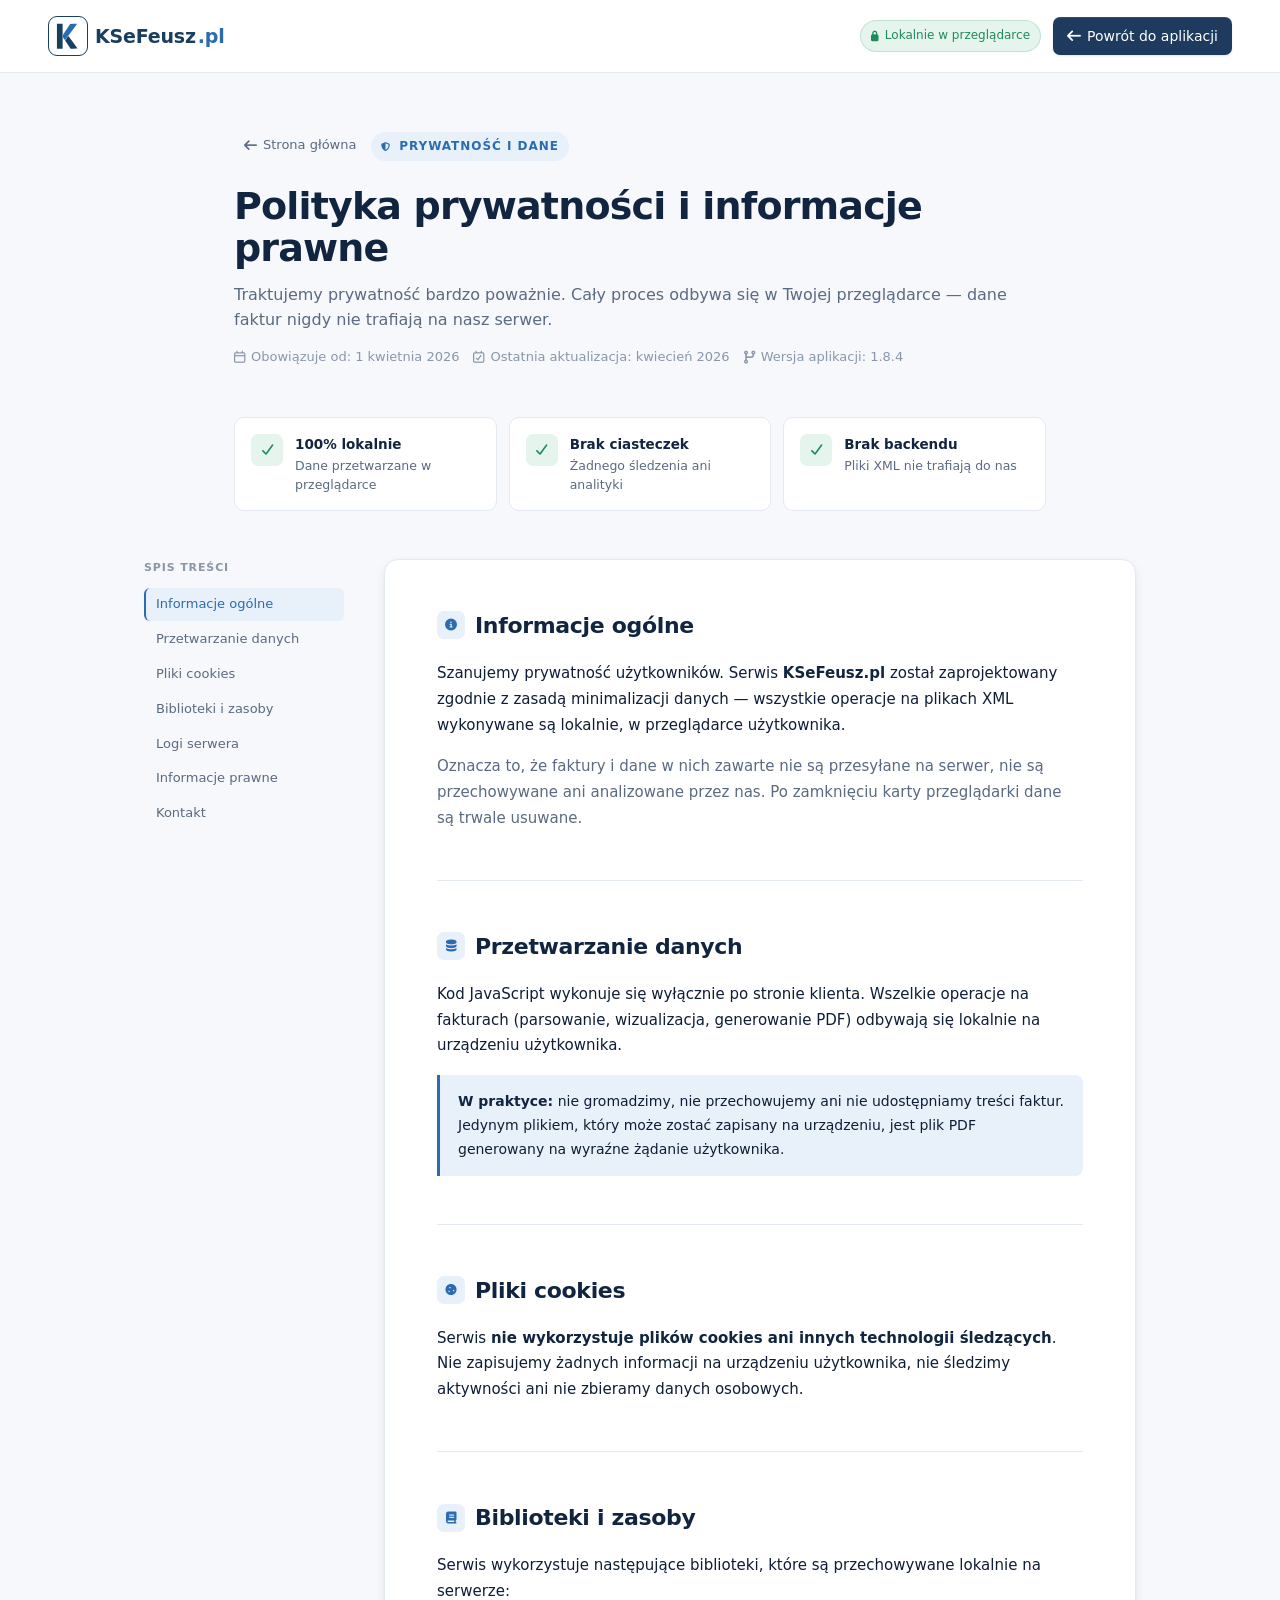
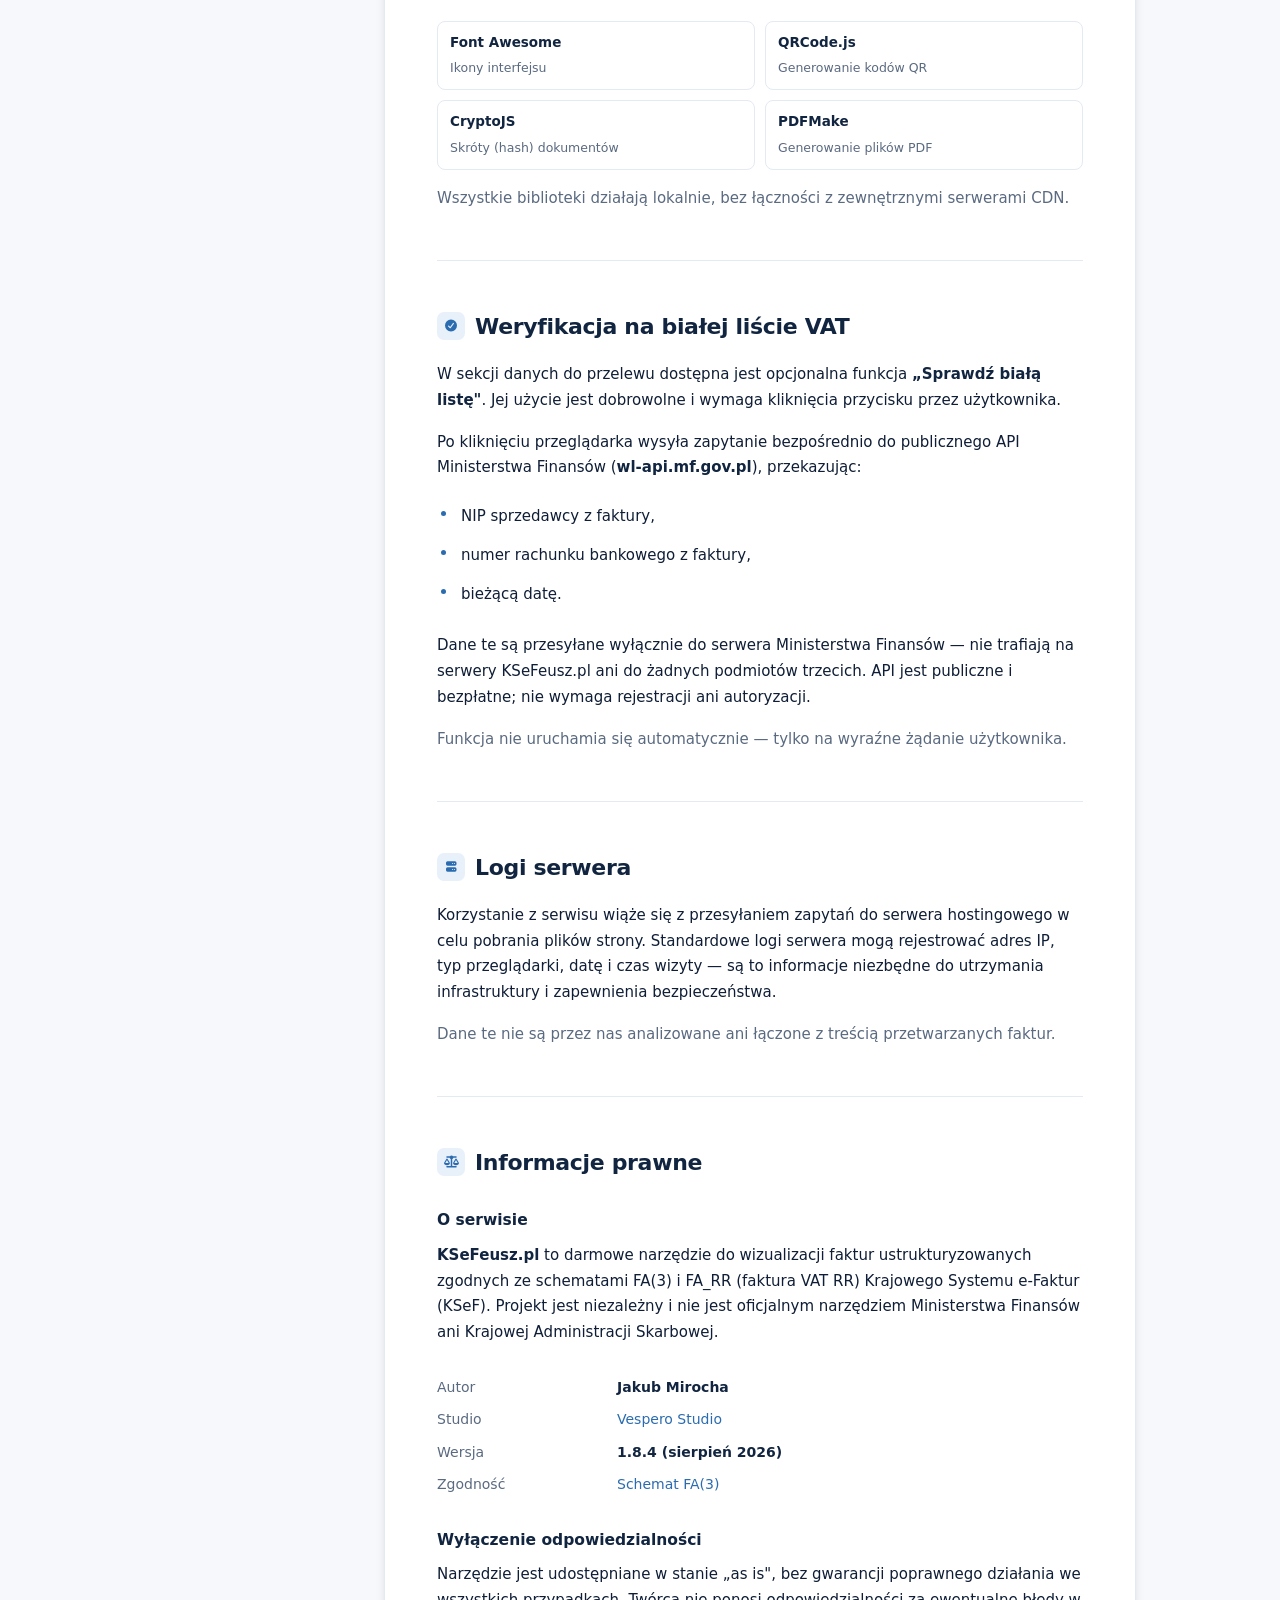
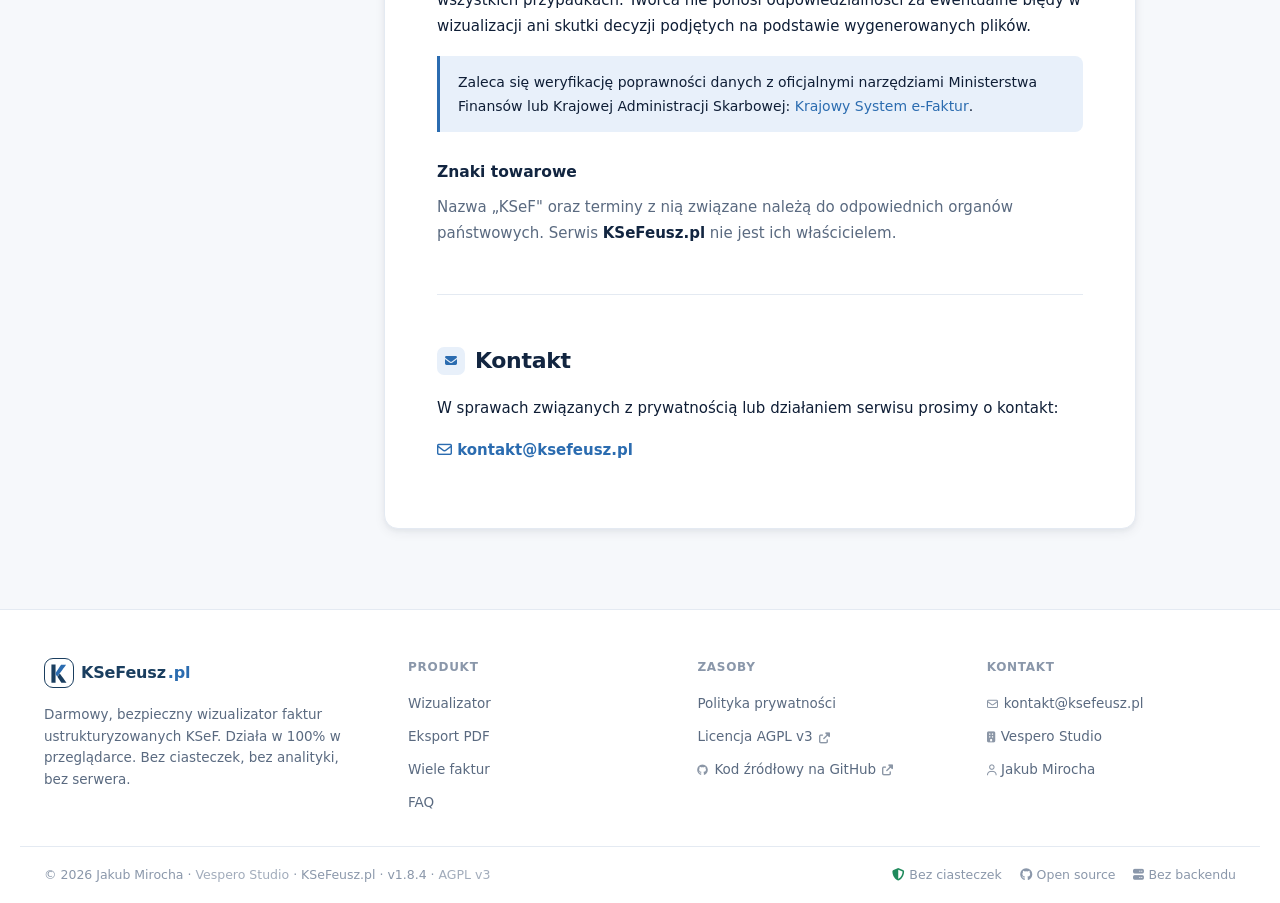
==== privacy.html @ bc94dd6b "Wersja 1.8.4 — podpis w stopce PDF również w torze FA(3) Wyrównanie do zmiany z 1.8.3, która objęła " ====
<!DOCTYPE html>
<html lang="pl">
<head>
<meta charset="UTF-8">
<title>Polityka prywatności — KSeFeusz.pl</title>
<meta name="description" content="Polityka prywatności i informacje prawne KSeFeusz.pl — bezpiecznego wizualizatora faktur KSeF.">
<meta name="viewport" content="width=device-width, initial-scale=1.0">
<link rel="canonical" href="https://ksefeusz.pl/privacy.html">
<link rel="icon" type="image/png" href="favicon_new.png">
<link rel="stylesheet" href="css/lib/font-awesome.min.css">
<style>
  :root {
    --bg: #F6F8FB;
    --surface: #FFFFFF;
    --surface-2: #F1F4F9;
    --border: #E4EAF2;
    --border-strong: #CBD5E0;
    --text: #0F1E36;
    --text-muted: #5A6A80;
    --text-faint: #8A97AA;
    --brand: #1E3A5F;
    --brand-ink: #122540;
    --accent: #2B6CB0;
    --accent-hover: #1F5896;
    --accent-soft: #E8F0FA;
    --success: #1F8A5C;
    --success-soft: #E6F4EE;
    --shadow: 0 1px 3px rgba(15,30,54,0.06), 0 1px 2px rgba(15,30,54,0.04);
    --shadow-md: 0 4px 12px rgba(15,30,54,0.06), 0 2px 4px rgba(15,30,54,0.04);
    --font: system-ui, -apple-system, BlinkMacSystemFont, 'Segoe UI', sans-serif;
  }
  * { box-sizing: border-box; margin: 0; padding: 0; }
  html { scroll-behavior: smooth; }
  body {
    font-family: var(--font);
    background: var(--bg);
    color: var(--text);
    -webkit-font-smoothing: antialiased;
    -moz-osx-font-smoothing: grayscale;
    line-height: 1.6;
    font-size: 15px;
  }
  a { color: inherit; text-decoration: none; }
  button { font-family: inherit; cursor: pointer; border: none; background: none; color: inherit; }

  /* ====== NAV ====== */
  .nav {
    background: rgba(255,255,255,0.92);
    -webkit-backdrop-filter: saturate(180%) blur(8px);
    backdrop-filter: saturate(180%) blur(8px);
    border-bottom: 1px solid var(--border);
    position: sticky; top: 0; z-index: 50;
  }
  .nav-inner {
    max-width: 1240px; margin: 0 auto;
    padding: 0 28px; height: 72px;
    display: flex; align-items: center; gap: 36px;
  }
  .brand {
    display: flex; align-items: center; gap: 7px;
    font-weight: 700; font-size: 19px; letter-spacing: -0.01em;
    color: var(--brand-ink);
    flex-shrink: 0;
  }
  .brand-logo {
    width: 40px; height: 40px; border-radius: 9px;
    border: 1.5px solid #1A3E5F;
    display: flex; align-items: center; justify-content: center;
    flex-shrink: 0;
  }
  .brand-name { display: flex; align-items: baseline; gap: 2px; }
  .brand-name .dot { color: var(--accent); font-weight: 700; }
  .nav-right { margin-left: auto; display: flex; align-items: center; gap: 12px; }
  .nav-pill {
    display: inline-flex; align-items: center; gap: 6px;
    padding: 5px 10px; border-radius: 999px;
    font-size: 12px; font-weight: 500;
    color: var(--success); background: var(--success-soft);
    border: 1px solid rgba(31,138,92,0.18);
  }
  .nav-pill i { font-size: 10px; }
  .btn-primary {
    background: var(--brand); color: #fff;
    padding: 8px 14px; border-radius: 7px;
    font-size: 14px; font-weight: 500;
    display: inline-flex; align-items: center; gap: 6px;
    transition: background 0.12s;
    box-shadow: inset 0 1px 0 rgba(255,255,255,0.1), 0 1px 2px rgba(15,30,54,0.12);
  }
  .btn-primary:hover { background: var(--brand-ink); }

  /* ====== PAGE HEADER ====== */
  .page-header {
    max-width: 860px; margin: 0 auto; padding: 56px 24px 24px;
  }
  .back-link {
    display: inline-flex; align-items: center; gap: 6px;
    font-size: 13px; font-weight: 500; color: var(--text-muted);
    padding: 6px 10px; border-radius: 6px;
    transition: background 0.12s, color 0.12s;
    margin-bottom: 24px;
  }
  .back-link:hover { background: var(--surface-2); color: var(--text); }
  .eyebrow {
    display: inline-flex; align-items: center; gap: 8px;
    font-size: 12px; font-weight: 600; color: var(--accent);
    text-transform: uppercase; letter-spacing: 0.08em;
    padding: 5px 10px; background: var(--accent-soft);
    border-radius: 999px; margin-bottom: 18px;
  }
  .eyebrow i { font-size: 9px; }
  .page-header h1 {
    font-size: 38px; line-height: 1.1; letter-spacing: -0.022em;
    font-weight: 700; color: var(--brand-ink);
    margin-bottom: 14px;
  }
  .page-header .lede {
    font-size: 16px; color: var(--text-muted); line-height: 1.55;
  }
  .page-header .meta {
    margin-top: 14px; font-size: 13px; color: var(--text-faint);
    display: inline-flex; gap: 14px;
  }
  .page-header .meta span { display: inline-flex; align-items: center; gap: 6px; }

  /* ====== KEY POINTS ====== */
  .keypoints {
    max-width: 860px; margin: 24px auto 48px; padding: 0 24px;
    display: grid; grid-template-columns: repeat(3, 1fr); gap: 12px;
  }
  .keypoint {
    background: var(--surface); border: 1px solid var(--border);
    border-radius: 10px; padding: 16px;
    display: flex; gap: 12px; align-items: flex-start;
  }
  .keypoint-icon {
    width: 32px; height: 32px; border-radius: 7px;
    background: var(--success-soft); color: var(--success);
    display: flex; align-items: center; justify-content: center;
    font-size: 13px; flex-shrink: 0;
  }
  .keypoint b {
    display: block; font-size: 13.5px; color: var(--brand-ink);
    font-weight: 600; margin-bottom: 2px;
  }
  .keypoint p { font-size: 12.5px; color: var(--text-muted); line-height: 1.45; }

  /* ====== CONTENT ====== */
  .content-wrap {
    max-width: 1040px; margin: 0 auto 80px; padding: 0 24px;
    display: grid; grid-template-columns: 200px 1fr; gap: 40px;
  }
  .toc {
    position: sticky; top: 88px; align-self: start; font-size: 13px;
  }
  .toc-title {
    font-size: 11px; text-transform: uppercase; letter-spacing: 0.08em;
    color: var(--text-faint); font-weight: 600; margin-bottom: 12px;
  }
  .toc a {
    display: block; padding: 6px 10px; border-radius: 6px;
    color: var(--text-muted); margin-bottom: 2px;
    border-left: 2px solid transparent;
    transition: all 0.12s; font-weight: 500;
  }
  .toc a:hover { color: var(--text); background: var(--surface-2); }
  .toc a.active { color: var(--accent); border-left-color: var(--accent); background: var(--accent-soft); }

  .content {
    background: var(--surface); border: 1px solid var(--border);
    border-radius: 14px; padding: 48px 52px;
    box-shadow: var(--shadow-md);
  }
  .section + .section { margin-top: 48px; padding-top: 48px; border-top: 1px solid var(--border); }
  .section h2 {
    font-size: 22px; font-weight: 700; letter-spacing: -0.015em;
    color: var(--brand-ink); margin-bottom: 18px;
    scroll-margin-top: 88px;
    display: flex; align-items: center; gap: 10px;
  }
  .section h2 .h2-icon {
    width: 28px; height: 28px; border-radius: 7px;
    background: var(--accent-soft); color: var(--accent);
    display: inline-flex; align-items: center; justify-content: center;
    font-size: 12px;
  }
  .section h3 {
    font-size: 15.5px; font-weight: 600; color: var(--brand-ink);
    margin-top: 28px; margin-bottom: 10px;
  }
  .section p {
    font-size: 15px; color: var(--text); line-height: 1.72; margin-bottom: 16px;
  }
  .section p.muted { color: var(--text-muted); }
  .section a { color: var(--accent); font-weight: 500; }
  .section a:hover { text-decoration: underline; }
  .section ul { list-style: none; margin: 10px 0 20px; }
  .section li {
    font-size: 15px; color: var(--text);
    padding: 7px 0 7px 24px; position: relative; line-height: 1.65;
  }
  .section li::before {
    content: ''; position: absolute;
    left: 4px; top: 14px;
    width: 5px; height: 5px;
    border-radius: 50%; background: var(--accent);
  }
  .section strong { color: var(--brand-ink); font-weight: 600; }

  .callout {
    background: var(--accent-soft);
    border-left: 3px solid var(--accent);
    border-radius: 0 8px 8px 0;
    padding: 14px 18px; margin: 16px 0;
  }
  .callout p { margin-bottom: 0; font-size: 14px; color: var(--text); }
  .callout p + p { margin-top: 8px; }

  .kv-grid {
    display: grid; grid-template-columns: 160px 1fr;
    gap: 10px 20px; padding: 14px 0 4px; font-size: 14px;
  }
  .kv-grid dt { color: var(--text-muted); font-weight: 500; }
  .kv-grid dd { color: var(--brand-ink); font-weight: 600; }

  .lib-grid {
    display: grid; grid-template-columns: 1fr 1fr;
    gap: 10px; margin: 10px 0 16px;
  }
  .lib { border: 1px solid var(--border); border-radius: 8px; padding: 10px 12px; }
  .lib b { font-size: 13.5px; color: var(--brand-ink); font-weight: 600; display: block; margin-bottom: 2px; }
  .lib span { font-size: 12.5px; color: var(--text-muted); }

  /* ====== FOOTER ====== */
  .footer { background: var(--surface); border-top: 1px solid var(--border); }
  .footer-inner {
    max-width: 1240px; margin: 0 auto; padding: 48px 24px 32px;
    display: grid; grid-template-columns: 1.3fr 1fr 1fr 1fr; gap: 40px;
  }
  .footer-brand p {
    font-size: 13.5px; color: var(--text-muted);
    margin-top: 16px; line-height: 1.6; max-width: 300px;
  }
  .footer-col h5 {
    font-size: 12px; text-transform: uppercase; letter-spacing: 0.06em;
    color: var(--text-faint); font-weight: 600; margin-bottom: 14px;
  }
  .footer-col ul { list-style: none; display: flex; flex-direction: column; gap: 9px; padding: 0; }
  .footer-col li { padding: 0; }
  .footer-col li::before { display: none; }
  .footer-col a {
    font-size: 13.5px; color: var(--text-muted);
    display: inline-flex; align-items: center; gap: 6px;
    transition: color 0.12s; font-weight: 400;
  }
  .footer-col a:hover { color: var(--accent); }
  .footer-col a i { font-size: 11px; opacity: 0.7; }
  .footer-bottom {
    max-width: 1240px; margin: 0 auto; padding: 18px 24px;
    border-top: 1px solid var(--border);
    display: flex; justify-content: space-between; gap: 16px;
    flex-wrap: wrap; font-size: 12.5px; color: var(--text-faint);
  }
  .footer-bottom a.footer-source-link { color: inherit; text-decoration: none; }
  .footer-bottom a.footer-source-link.muted { opacity: 0.8; }
  .footer-bottom .footer-badges { display: flex; gap: 18px; }
  .footer-bottom .footer-badges .icon-success { color: var(--success); }
  .footer-brand-row { font-size: 16px; }
  .footer-brand-logo { width: 30px; height: 30px; }
  .footer-author { font-size: 13.5px; color: var(--text-muted); }
  .footer-author i { font-size: 11px; opacity: 0.7; }
  .section .contact-email { font-weight: 600; font-size: 15px; }
  b.brand-ksefeusz { color: #1A3E5F; }
  b.brand-pl { color: #2B6CB0; }

  @media (max-width: 960px) {
    .content-wrap { grid-template-columns: 1fr; }
    .toc { display: none; }
    .page-header h1 { font-size: 30px; }
    .keypoints { grid-template-columns: 1fr; }
    .content { padding: 32px 28px; }
    .footer-inner { grid-template-columns: 1fr 1fr; gap: 28px; }
  }
  @media (max-width: 560px) {
    .footer-inner { grid-template-columns: 1fr; }
  }
</style>
</head>
<body>

<!-- ====== NAV ====== -->
<header class="nav">
  <div class="nav-inner">
    <a href="index.html" class="brand">
      <div class="brand-logo">
        <svg width="26" height="28" viewBox="0 0 188 201">
          <g transform="translate(0,201) scale(0.1,-0.1)">
            <path fill="#1A3E5F" d="M140 990 l0 -900 205 0 205 0 0 900 0 900 -205 0 -205 0 0 -900z"/>
            <path fill="#2B6CB0" d="M1335 1882 l-240 -3 -217 -327 c-340 -513 -308 -456 -308 -556 l0 -85 72 -106 c57 -85 73 -104 83 -93 7 7 66 85 131 172 66 88 135 180 154 206 320 425 581 783 574 788 -5 4 -117 6 -249 4z"/>
            <path fill="#1A3E5F" d="M849 839 l-117 -160 197 -294 196 -294 253 -1 c138 0 252 2 252 4 0 8 -650 901 -658 903 -4 1 -59 -70 -123 -158z"/>
          </g>
        </svg>
      </div>
      <span class="brand-name"><b class="brand-ksefeusz">KSeFeusz</b><b class="brand-pl">.pl</b></span>
    </a>
    <div class="nav-right">
      <span class="nav-pill">
        <i class="fas fa-lock"></i>
        Lokalnie w przeglądarce
      </span>
      <a href="index.html" class="btn-primary">
        <i class="fas fa-arrow-left"></i>
        Powrót do aplikacji
      </a>
    </div>
  </div>
</header>

<!-- ====== PAGE HEADER ====== -->
<div class="page-header">
  <a href="index.html" class="back-link"><i class="fas fa-arrow-left"></i> Strona główna</a>
  <div class="eyebrow"><i class="fas fa-shield-alt"></i> Prywatność i dane</div>
  <h1>Polityka prywatności i informacje prawne</h1>
  <p class="lede">Traktujemy prywatność bardzo poważnie. Cały proces odbywa się w Twojej przeglądarce — dane faktur nigdy nie trafiają na nasz serwer.</p>
  <div class="meta">
    <span><i class="far fa-calendar"></i> Obowiązuje od: 1 kwietnia 2026</span>
    <span><i class="far fa-calendar-check"></i> Ostatnia aktualizacja: kwiecień 2026</span>
    <span><i class="fas fa-code-branch"></i> Wersja aplikacji: 1.8.4</span>
  </div>
</div>

<!-- ====== KEYPOINTS ====== -->
<div class="keypoints">
  <div class="keypoint">
    <div class="keypoint-icon"><i class="fas fa-check"></i></div>
    <div><b>100% lokalnie</b><p>Dane przetwarzane w przeglądarce</p></div>
  </div>
  <div class="keypoint">
    <div class="keypoint-icon"><i class="fas fa-check"></i></div>
    <div><b>Brak ciasteczek</b><p>Żadnego śledzenia ani analityki</p></div>
  </div>
  <div class="keypoint">
    <div class="keypoint-icon"><i class="fas fa-check"></i></div>
    <div><b>Brak backendu</b><p>Pliki XML nie trafiają do nas</p></div>
  </div>
</div>

<!-- ====== CONTENT ====== -->
<div class="content-wrap">
  <aside class="toc">
    <div class="toc-title">Spis treści</div>
    <a href="#ogolne" class="active">Informacje ogólne</a>
    <a href="#przetwarzanie">Przetwarzanie danych</a>
    <a href="#cookies">Pliki cookies</a>
    <a href="#biblioteki">Biblioteki i zasoby</a>
    <a href="#logi">Logi serwera</a>
    <a href="#prawne">Informacje prawne</a>
    <a href="#kontakt">Kontakt</a>
  </aside>

  <div class="content">
    <div class="section" id="ogolne">
      <h2><span class="h2-icon"><i class="fas fa-info-circle"></i></span>Informacje ogólne</h2>
      <p>Szanujemy prywatność użytkowników. Serwis <strong>KSeFeusz.pl</strong> został zaprojektowany zgodnie z zasadą minimalizacji danych — wszystkie operacje na plikach XML wykonywane są lokalnie, w przeglądarce użytkownika.</p>
      <p class="muted">Oznacza to, że faktury i dane w nich zawarte nie są przesyłane na serwer, nie są przechowywane ani analizowane przez nas. Po zamknięciu karty przeglądarki dane są trwale usuwane.</p>
    </div>

    <div class="section" id="przetwarzanie">
      <h2><span class="h2-icon"><i class="fas fa-database"></i></span>Przetwarzanie danych</h2>
      <p>Kod JavaScript wykonuje się wyłącznie po stronie klienta. Wszelkie operacje na fakturach (parsowanie, wizualizacja, generowanie PDF) odbywają się lokalnie na urządzeniu użytkownika.</p>
      <div class="callout">
        <p><strong>W praktyce:</strong> nie gromadzimy, nie przechowujemy ani nie udostępniamy treści faktur. Jedynym plikiem, który może zostać zapisany na urządzeniu, jest plik PDF generowany na wyraźne żądanie użytkownika.</p>
      </div>
    </div>

    <div class="section" id="cookies">
      <h2><span class="h2-icon"><i class="fas fa-cookie"></i></span>Pliki cookies</h2>
      <p>Serwis <strong>nie wykorzystuje plików cookies ani innych technologii śledzących</strong>. Nie zapisujemy żadnych informacji na urządzeniu użytkownika, nie śledzimy aktywności ani nie zbieramy danych osobowych.</p>
    </div>

    <div class="section" id="biblioteki">
      <h2><span class="h2-icon"><i class="fas fa-book"></i></span>Biblioteki i zasoby</h2>
      <p>Serwis wykorzystuje następujące biblioteki, które są przechowywane lokalnie na serwerze:</p>
      <div class="lib-grid">
        <div class="lib"><b>Font Awesome</b><span>Ikony interfejsu</span></div>
        <div class="lib"><b>QRCode.js</b><span>Generowanie kodów QR</span></div>
        <div class="lib"><b>CryptoJS</b><span>Skróty (hash) dokumentów</span></div>
        <div class="lib"><b>PDFMake</b><span>Generowanie plików PDF</span></div>
      </div>
      <p class="muted">Wszystkie biblioteki działają lokalnie, bez łączności z zewnętrznymi serwerami CDN.</p>
    </div>

    <div class="section" id="biala-lista">
      <h2><span class="h2-icon"><i class="fas fa-check-circle"></i></span>Weryfikacja na białej liście VAT</h2>
      <p>W sekcji danych do przelewu dostępna jest opcjonalna funkcja <strong>„Sprawdź białą listę"</strong>. Jej użycie jest dobrowolne i wymaga kliknięcia przycisku przez użytkownika.</p>
      <p>Po kliknięciu przeglądarka wysyła zapytanie bezpośrednio do publicznego API Ministerstwa Finansów (<strong>wl-api.mf.gov.pl</strong>), przekazując:</p>
      <ul>
        <li>NIP sprzedawcy z faktury,</li>
        <li>numer rachunku bankowego z faktury,</li>
        <li>bieżącą datę.</li>
      </ul>
      <p>Dane te są przesyłane wyłącznie do serwera Ministerstwa Finansów — nie trafiają na serwery KSeFeusz.pl ani do żadnych podmiotów trzecich. API jest publiczne i bezpłatne; nie wymaga rejestracji ani autoryzacji.</p>
      <p class="muted">Funkcja nie uruchamia się automatycznie — tylko na wyraźne żądanie użytkownika.</p>
    </div>

    <div class="section" id="logi">
      <h2><span class="h2-icon"><i class="fas fa-server"></i></span>Logi serwera</h2>
      <p>Korzystanie z serwisu wiąże się z przesyłaniem zapytań do serwera hostingowego w celu pobrania plików strony. Standardowe logi serwera mogą rejestrować adres IP, typ przeglądarki, datę i czas wizyty — są to informacje niezbędne do utrzymania infrastruktury i zapewnienia bezpieczeństwa.</p>
      <p class="muted">Dane te nie są przez nas analizowane ani łączone z treścią przetwarzanych faktur.</p>
    </div>

    <div class="section" id="prawne">
      <h2><span class="h2-icon"><i class="fas fa-balance-scale"></i></span>Informacje prawne</h2>

      <h3>O serwisie</h3>
      <p><strong>KSeFeusz.pl</strong> to darmowe narzędzie do wizualizacji faktur ustrukturyzowanych zgodnych ze schematami FA(3) i FA_RR (faktura VAT RR) Krajowego Systemu e-Faktur (KSeF). Projekt jest niezależny i nie jest oficjalnym narzędziem Ministerstwa Finansów ani Krajowej Administracji Skarbowej.</p>

      <dl class="kv-grid">
        <dt>Autor</dt>
        <dd>Jakub Mirocha</dd>
        <dt>Studio</dt>
        <dd><a href="https://vespero-studio.pl" target="_blank" rel="noopener">Vespero Studio</a></dd>
        <dt>Wersja</dt>
        <dd>1.8.4 (sierpień 2026)</dd>
        <dt>Zgodność</dt>
        <dd><a href="https://ksef.podatki.gov.pl/informacje-ogolne-ksef-20/struktura-logiczna-fa-3/" target="_blank" rel="noopener">Schemat FA(3)</a></dd>
      </dl>

      <h3>Wyłączenie odpowiedzialności</h3>
      <p>Narzędzie jest udostępniane w stanie „as is", bez gwarancji poprawnego działania we wszystkich przypadkach. Twórca nie ponosi odpowiedzialności za ewentualne błędy w wizualizacji ani skutki decyzji podjętych na podstawie wygenerowanych plików.</p>
      <div class="callout">
        <p>Zaleca się weryfikację poprawności danych z oficjalnymi narzędziami Ministerstwa Finansów lub Krajowej Administracji Skarbowej: <a href="https://ksef.podatki.gov.pl/" target="_blank" rel="noopener">Krajowy System e-Faktur</a>.</p>
      </div>

      <h3>Znaki towarowe</h3>
      <p class="muted">Nazwa „KSeF" oraz terminy z nią związane należą do odpowiednich organów państwowych. Serwis <strong>KSeFeusz.pl</strong> nie jest ich właścicielem.</p>
    </div>

    <div class="section" id="kontakt">
      <h2><span class="h2-icon"><i class="fas fa-envelope"></i></span>Kontakt</h2>
      <p>W sprawach związanych z prywatnością lub działaniem serwisu prosimy o kontakt:</p>
      <p><a href="mailto:kontakt@ksefeusz.pl" class="contact-email"><i class="far fa-envelope"></i> kontakt@ksefeusz.pl</a></p>
    </div>
  </div>
</div>

<!-- ====== FOOTER ====== -->
<footer class="footer">
  <div class="footer-inner">
    <div class="footer-brand">
      <div class="brand footer-brand-row">
        <div class="brand-logo footer-brand-logo">
          <svg width="19" height="21" viewBox="0 0 188 201">
            <g transform="translate(0,201) scale(0.1,-0.1)">
              <path fill="#1A3E5F" d="M140 990 l0 -900 205 0 205 0 0 900 0 900 -205 0 -205 0 0 -900z"/>
              <path fill="#2B6CB0" d="M1335 1882 l-240 -3 -217 -327 c-340 -513 -308 -456 -308 -556 l0 -85 72 -106 c57 -85 73 -104 83 -93 7 7 66 85 131 172 66 88 135 180 154 206 320 425 581 783 574 788 -5 4 -117 6 -249 4z"/>
              <path fill="#1A3E5F" d="M849 839 l-117 -160 197 -294 196 -294 253 -1 c138 0 252 2 252 4 0 8 -650 901 -658 903 -4 1 -59 -70 -123 -158z"/>
            </g>
          </svg>
        </div>
        <span class="brand-name"><b class="brand-ksefeusz">KSeFeusz</b><b class="brand-pl">.pl</b></span>
      </div>
      <p>Darmowy, bezpieczny wizualizator faktur ustrukturyzowanych KSeF. Działa w 100% w przeglądarce. Bez ciasteczek, bez analityki, bez serwera.</p>
    </div>
    <div class="footer-col">
      <h5>Produkt</h5>
      <ul>
        <li><a href="index.html">Wizualizator</a></li>
        <li><a href="index.html">Eksport PDF</a></li>
        <li><a href="index.html">Wiele faktur</a></li>
        <li><a href="index.html#sekcja-faq">FAQ</a></li>
      </ul>
    </div>
    <div class="footer-col">
      <h5>Zasoby</h5>
      <ul>
        <li><a href="privacy.html">Polityka prywatności</a></li>
        <li><a href="LICENSE" target="_blank" rel="noopener">Licencja AGPL v3 <i class="fas fa-external-link-alt"></i></a></li>
        <li><a href="https://github.com/jakubmirocha-cpu/ksefeusz.pl" target="_blank" rel="noopener"><i class="fab fa-github"></i> Kod źródłowy na GitHub <i class="fas fa-external-link-alt"></i></a></li>
      </ul>
    </div>
    <div class="footer-col">
      <h5>Kontakt</h5>
      <ul>
        <li><a href="mailto:kontakt@ksefeusz.pl"><i class="far fa-envelope"></i> kontakt@ksefeusz.pl</a></li>
        <li><a href="https://vespero-studio.pl" target="_blank" rel="noopener"><i class="fas fa-building"></i> Vespero Studio</a></li>
        <li><span class="footer-author"><i class="far fa-user"></i> Jakub Mirocha</span></li>
      </ul>
    </div>
  </div>
  <div class="footer-bottom">
    <div>© 2026 Jakub Mirocha · <a href="https://vespero-studio.pl" target="_blank" rel="noopener" class="footer-source-link muted">Vespero Studio</a> · KSeFeusz.pl · v1.8.4 · <a href="LICENSE" target="_blank" rel="noopener" class="footer-source-link muted">AGPL v3</a></div>
    <div class="footer-badges">
      <span><i class="fas fa-shield-alt icon-success"></i> Bez ciasteczek</span>
      <a href="https://github.com/jakubmirocha-cpu/ksefeusz.pl" target="_blank" rel="noopener" class="footer-source-link"><i class="fab fa-github"></i> Open source</a>
      <span><i class="fas fa-server"></i> Bez backendu</span>
    </div>
  </div>
</footer>

<script>
  const tocLinks = document.querySelectorAll('.toc a');
  const sections = [...document.querySelectorAll('.section[id]')];
  function updateToc() {
    const y = window.scrollY + 100;
    let activeId = sections[0]?.id;
    for (const s of sections) {
      if (s.offsetTop <= y) activeId = s.id;
    }
    tocLinks.forEach(a => {
      a.classList.toggle('active', a.getAttribute('href') === '#' + activeId);
    });
  }
  window.addEventListener('scroll', updateToc, { passive: true });
  updateToc();
</script>

</body>
</html>
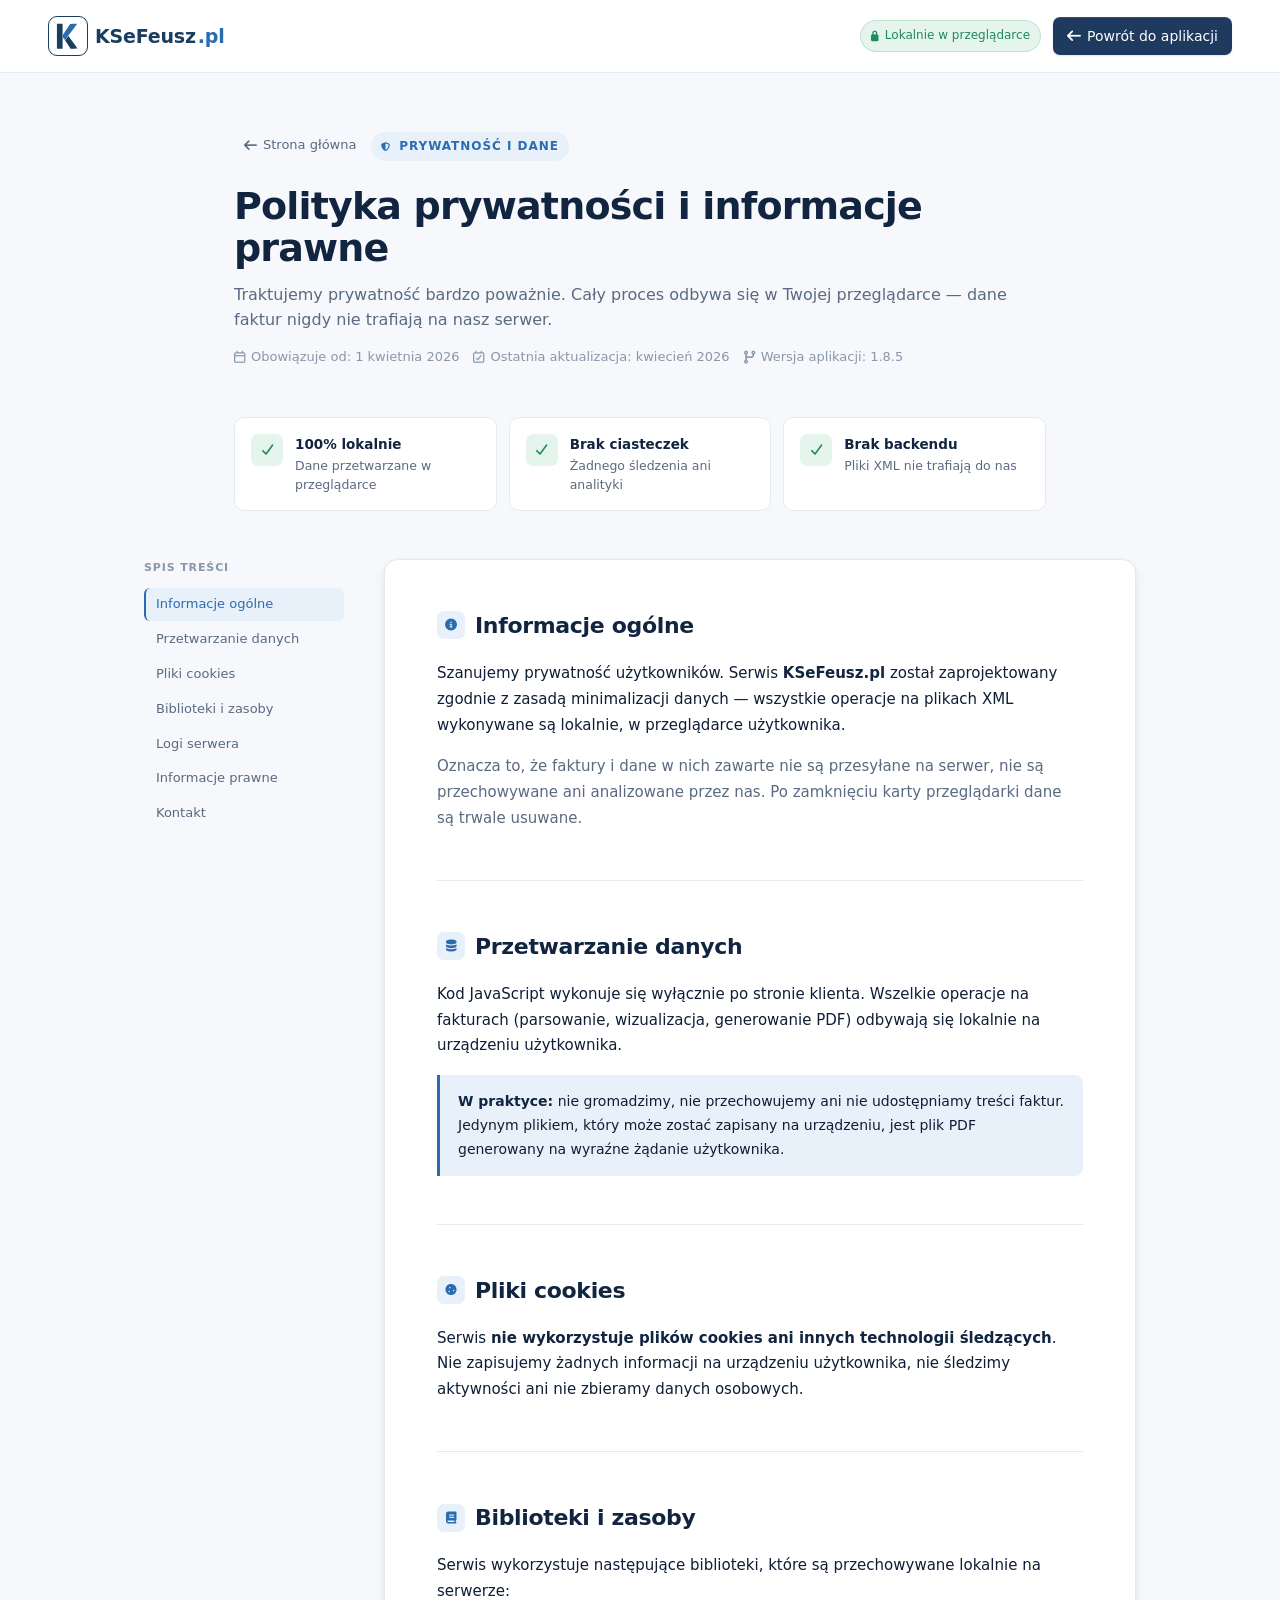
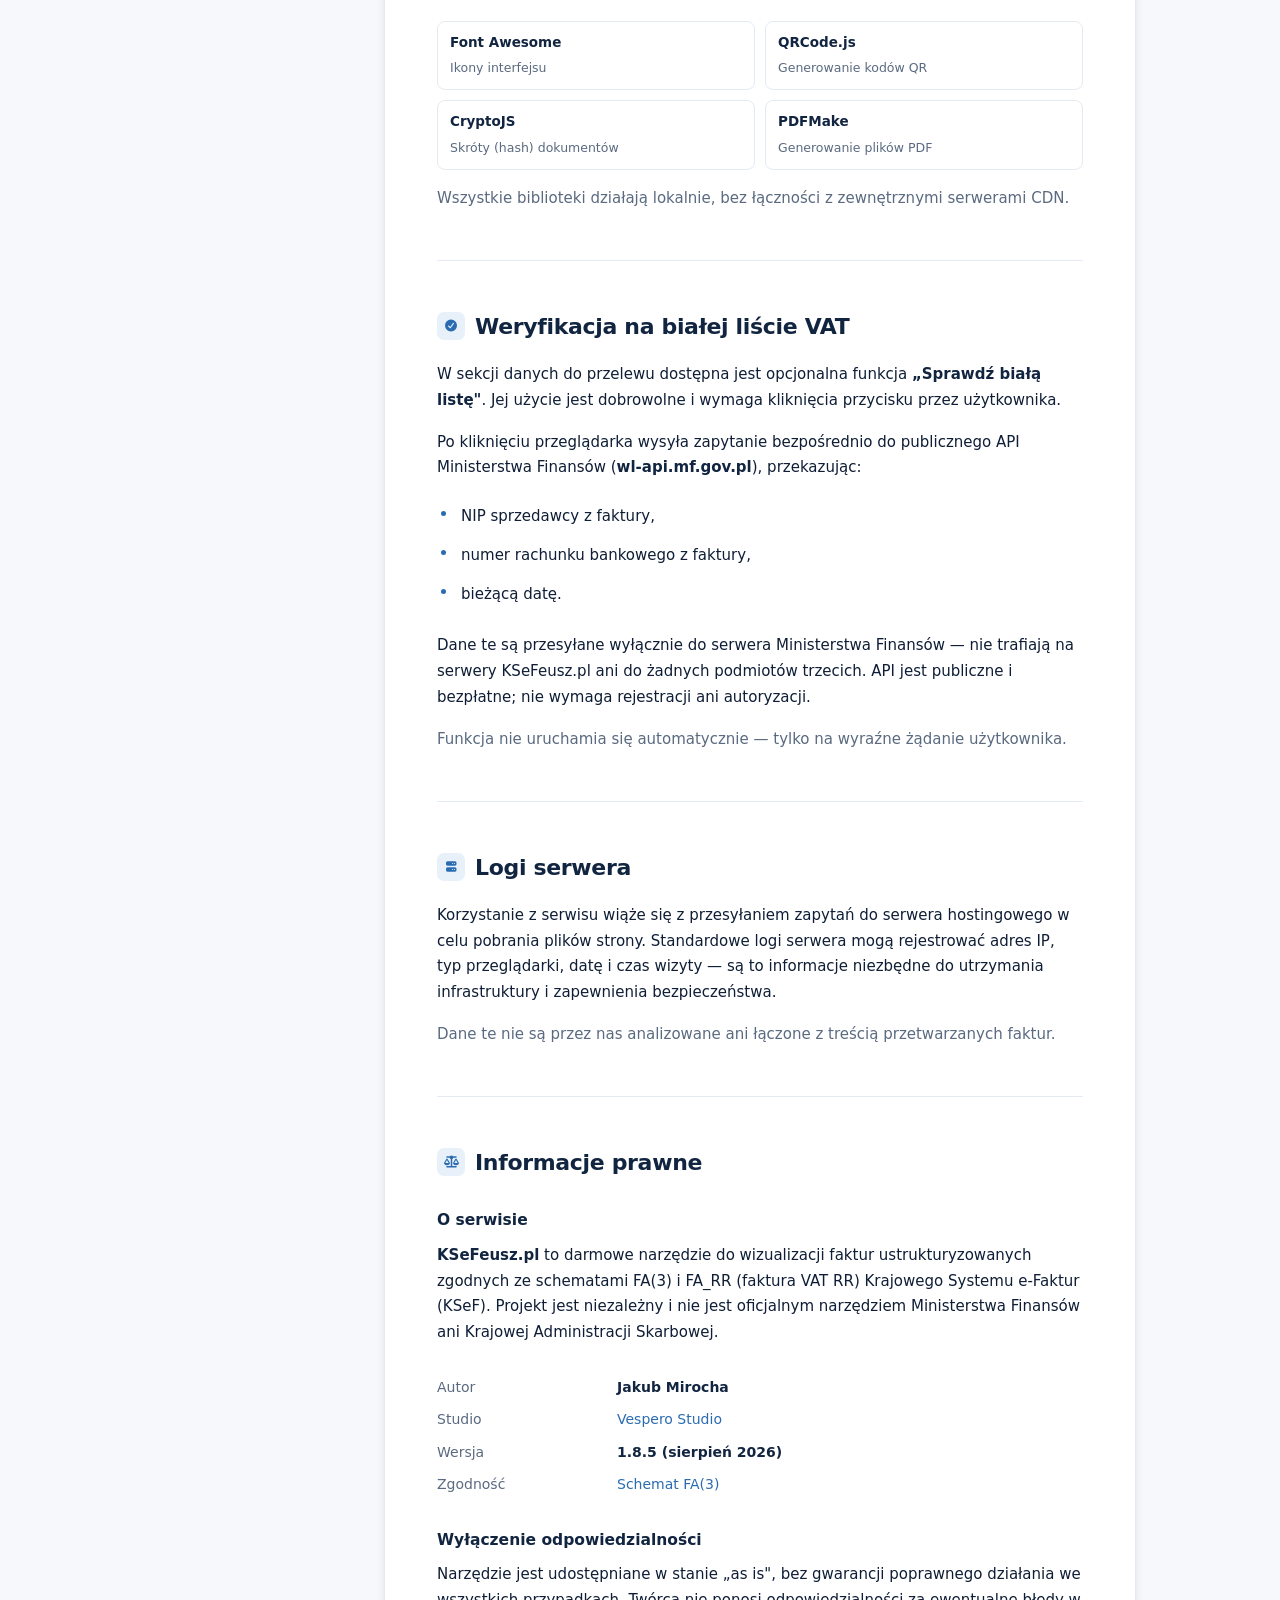
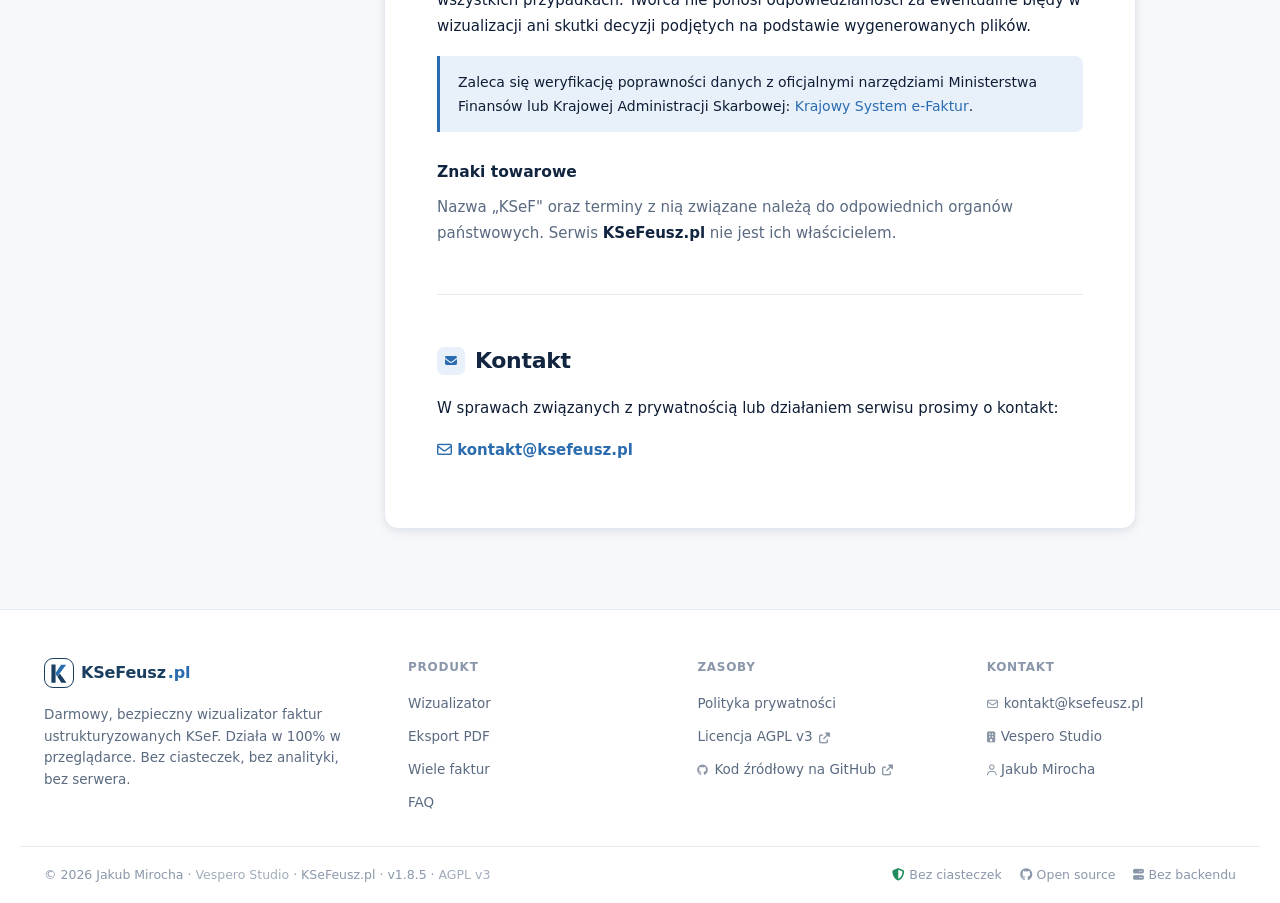
==== commit 0299b87d: "Wersja 1.8.5 — FP to faktura do paragonu, nie zaliczkowa Znacznik FP z sekcji Fa oznacza fakturę, o " ====
--- a/privacy.html
+++ b/privacy.html
@@ -325,7 +325,7 @@
   <div class="meta">
     <span><i class="far fa-calendar"></i> Obowiązuje od: 1 kwietnia 2026</span>
     <span><i class="far fa-calendar-check"></i> Ostatnia aktualizacja: kwiecień 2026</span>
-    <span><i class="fas fa-code-branch"></i> Wersja aplikacji: 1.8.4</span>
+    <span><i class="fas fa-code-branch"></i> Wersja aplikacji: 1.8.5</span>
   </div>
 </div>
 
@@ -421,7 +421,7 @@
         <dt>Studio</dt>
         <dd><a href="https://vespero-studio.pl" target="_blank" rel="noopener">Vespero Studio</a></dd>
         <dt>Wersja</dt>
-        <dd>1.8.4 (sierpień 2026)</dd>
+        <dd>1.8.5 (sierpień 2026)</dd>
         <dt>Zgodność</dt>
         <dd><a href="https://ksef.podatki.gov.pl/informacje-ogolne-ksef-20/struktura-logiczna-fa-3/" target="_blank" rel="noopener">Schemat FA(3)</a></dd>
       </dl>
@@ -489,7 +489,7 @@
     </div>
   </div>
   <div class="footer-bottom">
-    <div>© 2026 Jakub Mirocha · <a href="https://vespero-studio.pl" target="_blank" rel="noopener" class="footer-source-link muted">Vespero Studio</a> · KSeFeusz.pl · v1.8.4 · <a href="LICENSE" target="_blank" rel="noopener" class="footer-source-link muted">AGPL v3</a></div>
+    <div>© 2026 Jakub Mirocha · <a href="https://vespero-studio.pl" target="_blank" rel="noopener" class="footer-source-link muted">Vespero Studio</a> · KSeFeusz.pl · v1.8.5 · <a href="LICENSE" target="_blank" rel="noopener" class="footer-source-link muted">AGPL v3</a></div>
     <div class="footer-badges">
       <span><i class="fas fa-shield-alt icon-success"></i> Bez ciasteczek</span>
       <a href="https://github.com/jakubmirocha-cpu/ksefeusz.pl" target="_blank" rel="noopener" class="footer-source-link"><i class="fab fa-github"></i> Open source</a>
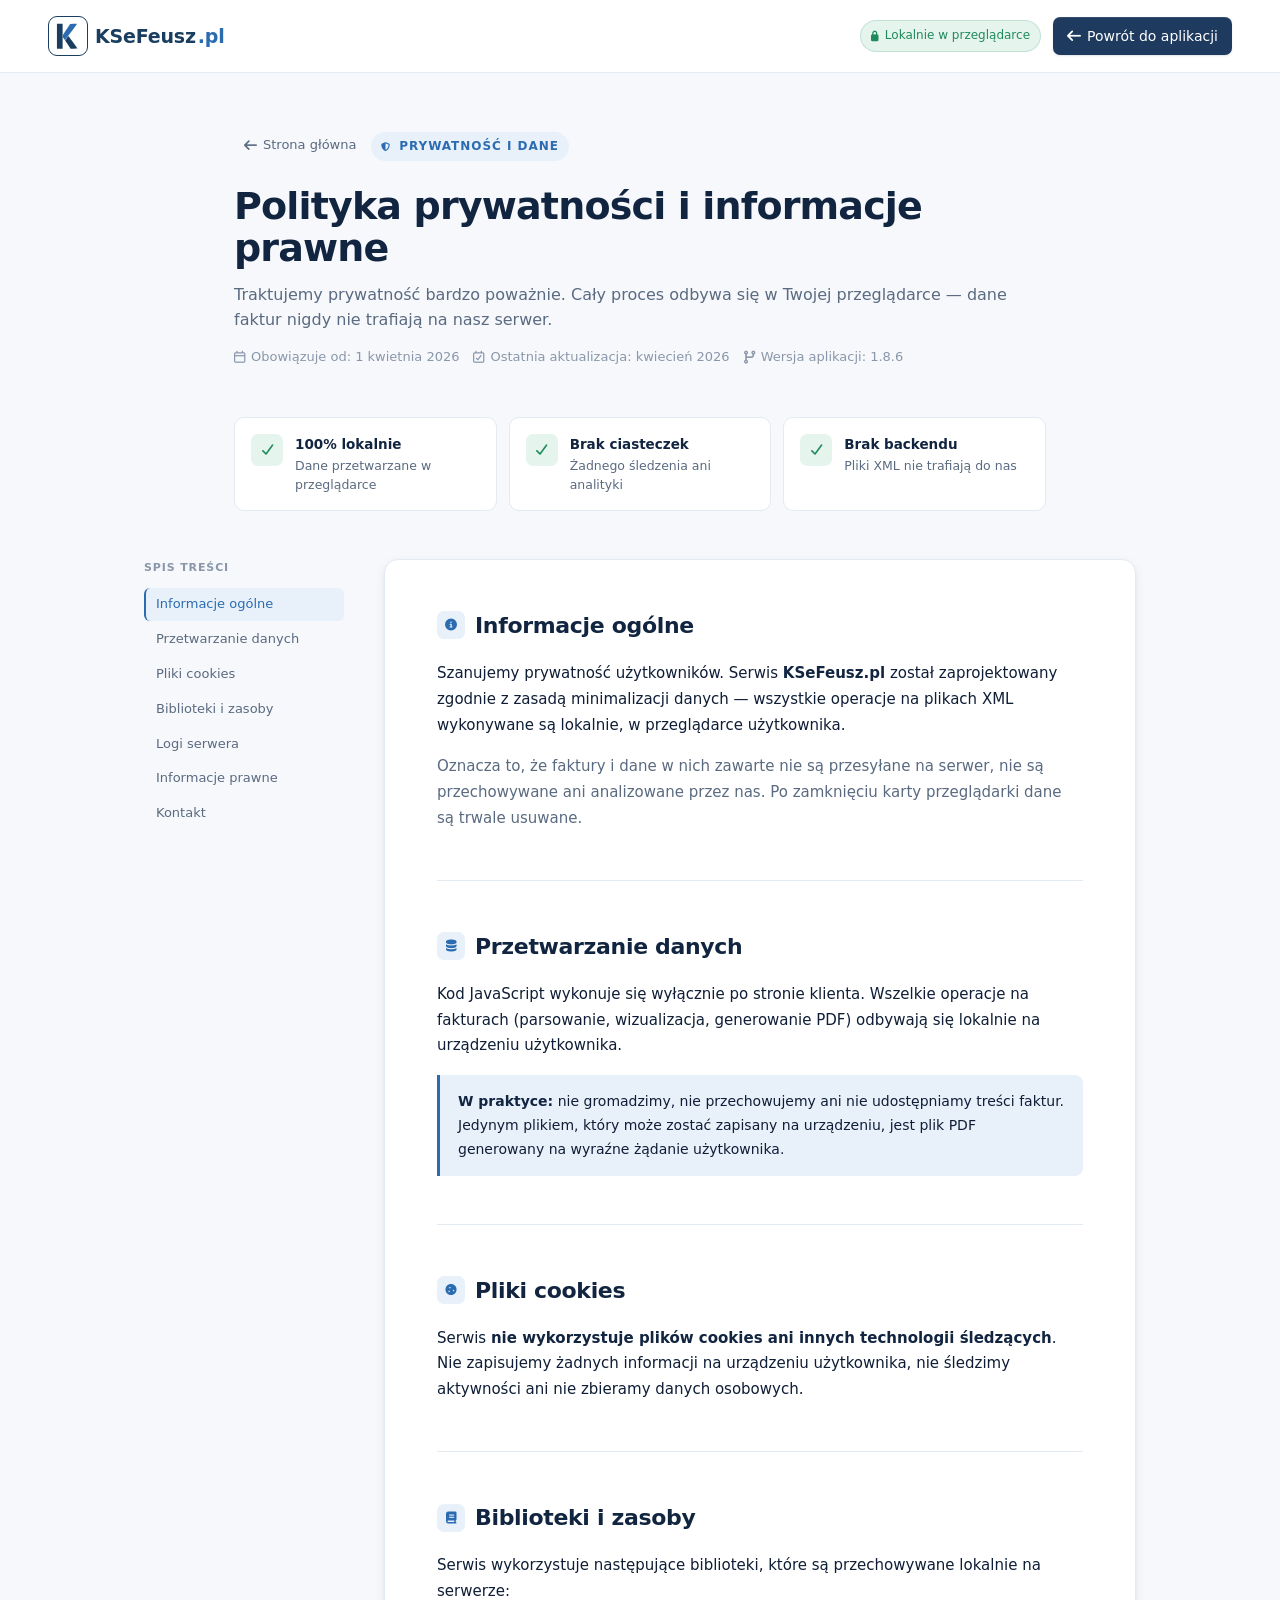
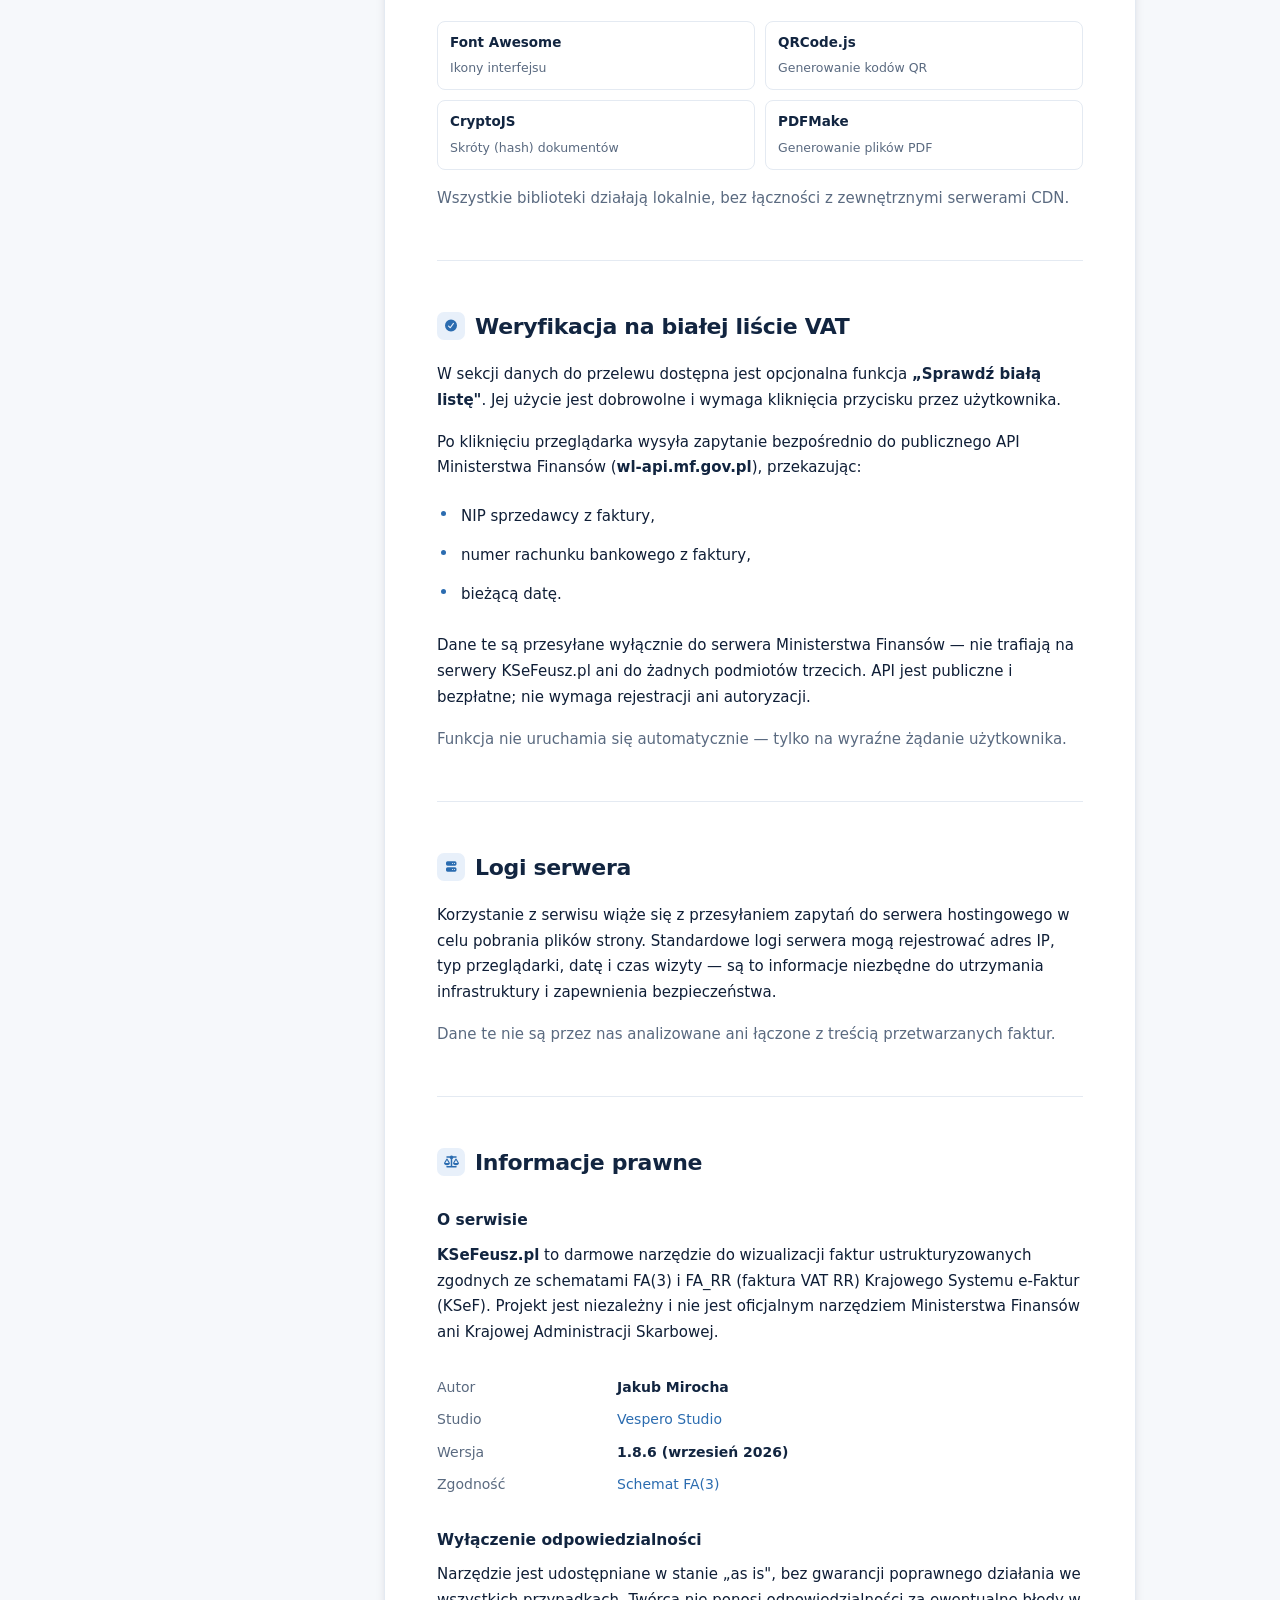
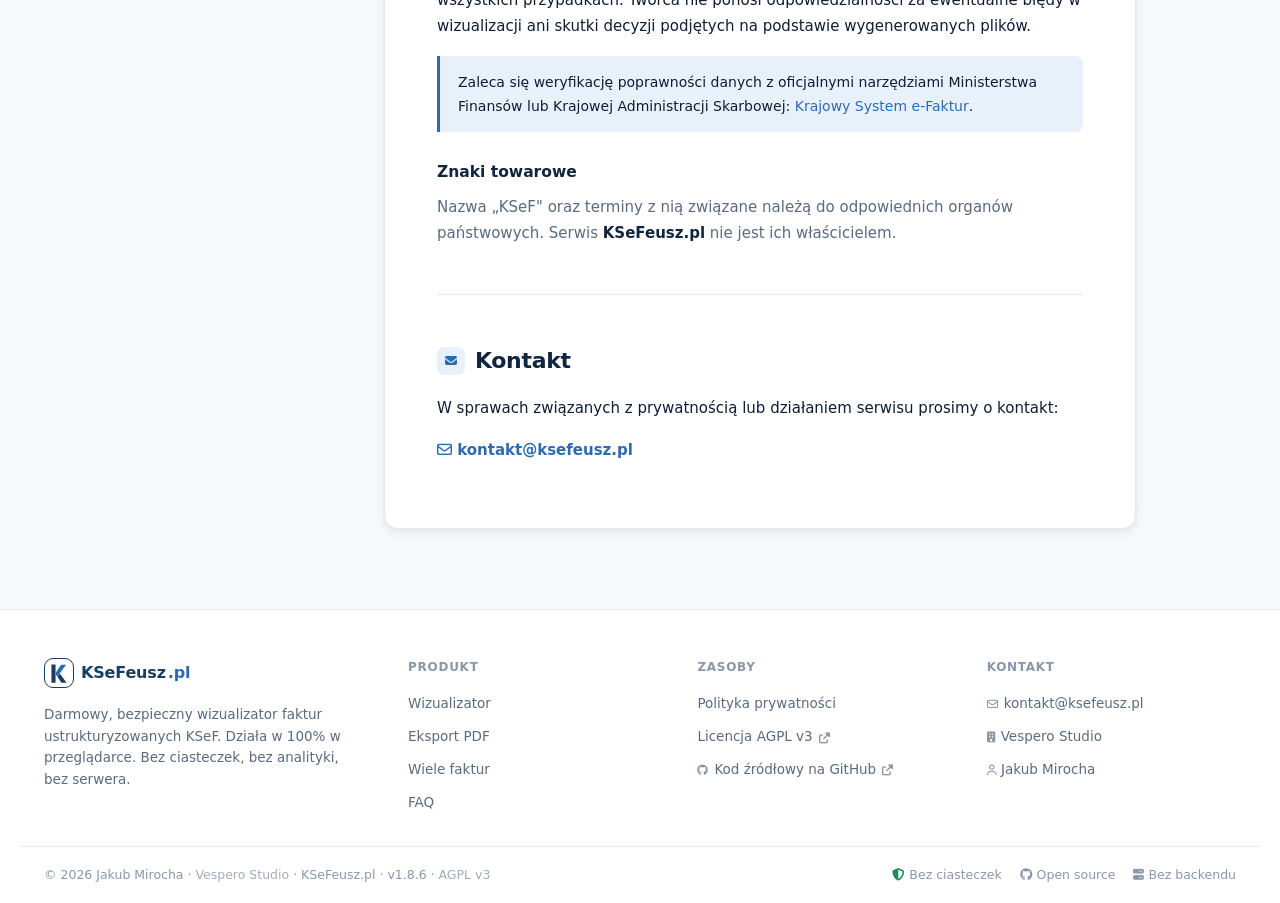
==== commit 482b7c12: "Wersja 1.8.6 — poprawiony słownik GTU (pozycje 03, 08, 09-13) Zgłoszenie użytkowniczki: faktura z GT" ====
--- a/privacy.html
+++ b/privacy.html
@@ -325,7 +325,7 @@
   <div class="meta">
     <span><i class="far fa-calendar"></i> Obowiązuje od: 1 kwietnia 2026</span>
     <span><i class="far fa-calendar-check"></i> Ostatnia aktualizacja: kwiecień 2026</span>
-    <span><i class="fas fa-code-branch"></i> Wersja aplikacji: 1.8.5</span>
+    <span><i class="fas fa-code-branch"></i> Wersja aplikacji: 1.8.6</span>
   </div>
 </div>
 
@@ -421,7 +421,7 @@
         <dt>Studio</dt>
         <dd><a href="https://vespero-studio.pl" target="_blank" rel="noopener">Vespero Studio</a></dd>
         <dt>Wersja</dt>
-        <dd>1.8.5 (sierpień 2026)</dd>
+        <dd>1.8.6 (wrzesień 2026)</dd>
         <dt>Zgodność</dt>
         <dd><a href="https://ksef.podatki.gov.pl/informacje-ogolne-ksef-20/struktura-logiczna-fa-3/" target="_blank" rel="noopener">Schemat FA(3)</a></dd>
       </dl>
@@ -489,7 +489,7 @@
     </div>
   </div>
   <div class="footer-bottom">
-    <div>© 2026 Jakub Mirocha · <a href="https://vespero-studio.pl" target="_blank" rel="noopener" class="footer-source-link muted">Vespero Studio</a> · KSeFeusz.pl · v1.8.5 · <a href="LICENSE" target="_blank" rel="noopener" class="footer-source-link muted">AGPL v3</a></div>
+    <div>© 2026 Jakub Mirocha · <a href="https://vespero-studio.pl" target="_blank" rel="noopener" class="footer-source-link muted">Vespero Studio</a> · KSeFeusz.pl · v1.8.6 · <a href="LICENSE" target="_blank" rel="noopener" class="footer-source-link muted">AGPL v3</a></div>
     <div class="footer-badges">
       <span><i class="fas fa-shield-alt icon-success"></i> Bez ciasteczek</span>
       <a href="https://github.com/jakubmirocha-cpu/ksefeusz.pl" target="_blank" rel="noopener" class="footer-source-link"><i class="fab fa-github"></i> Open source</a>
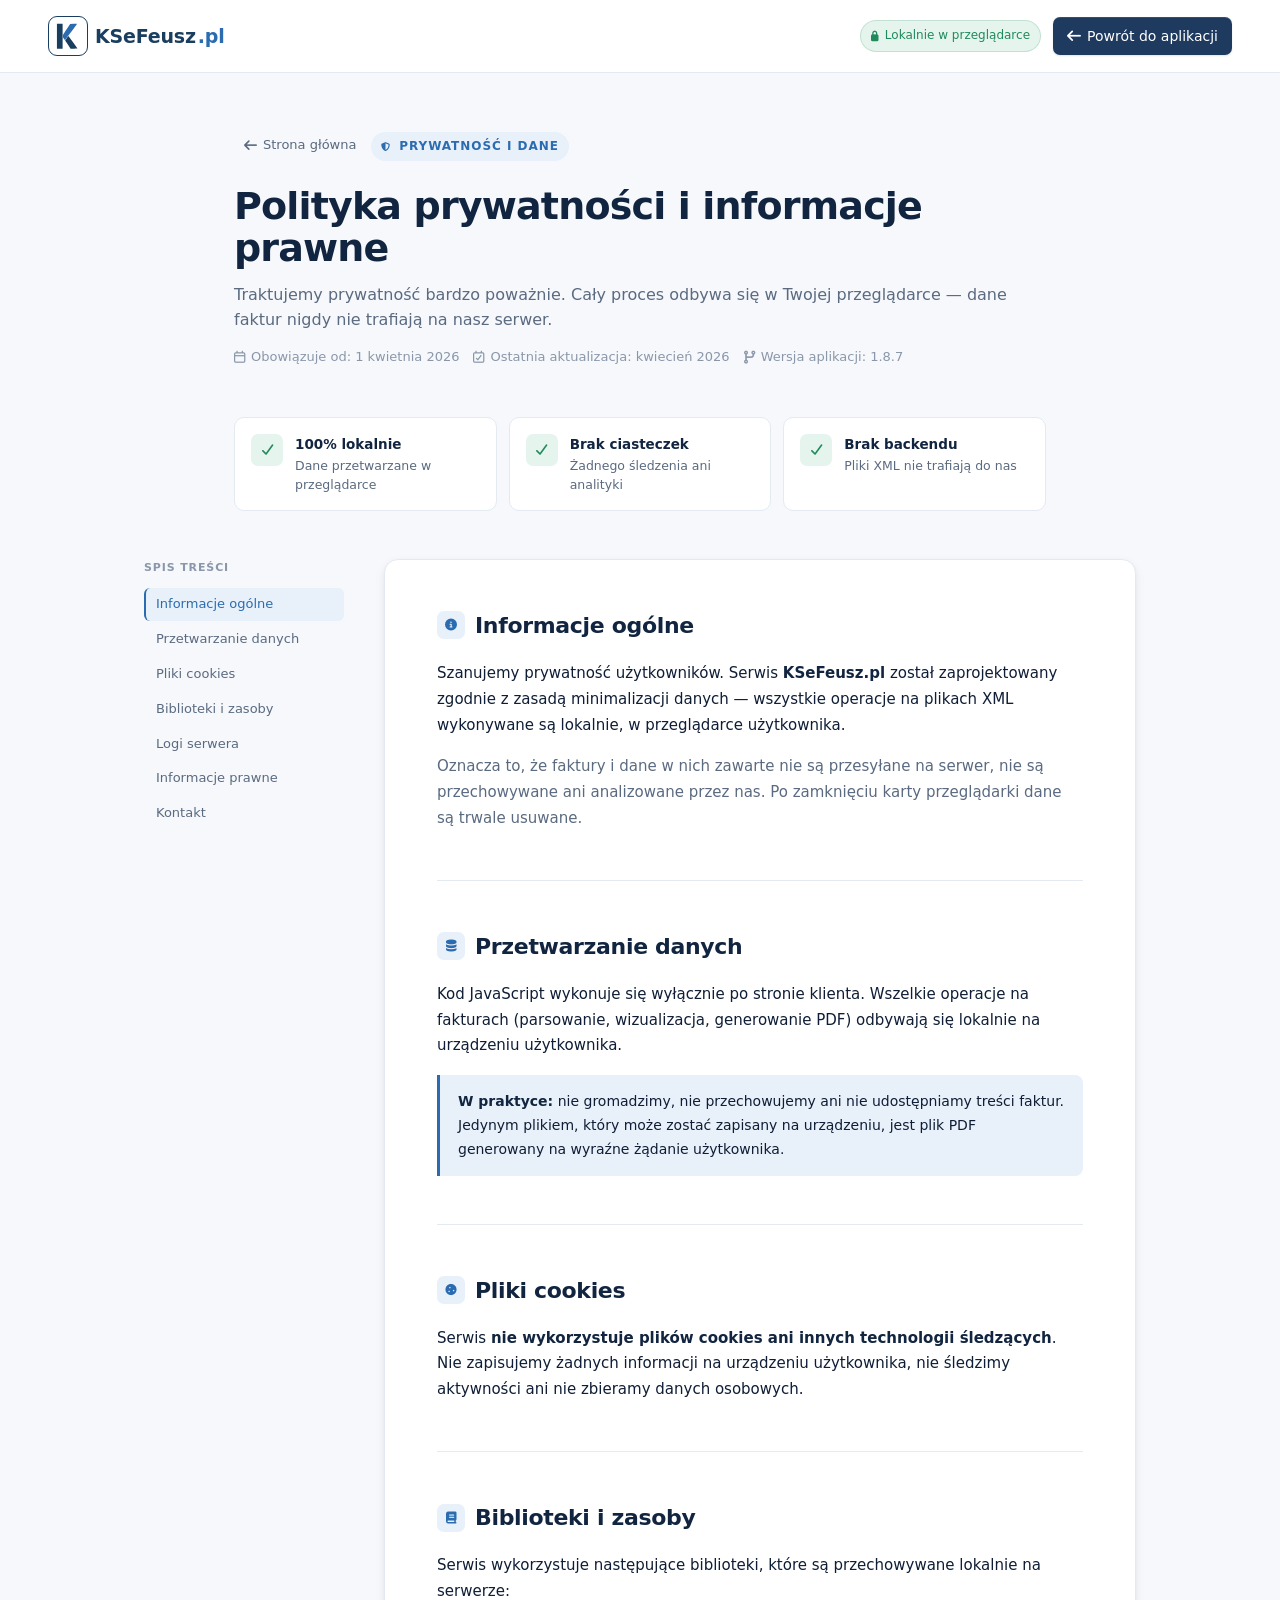
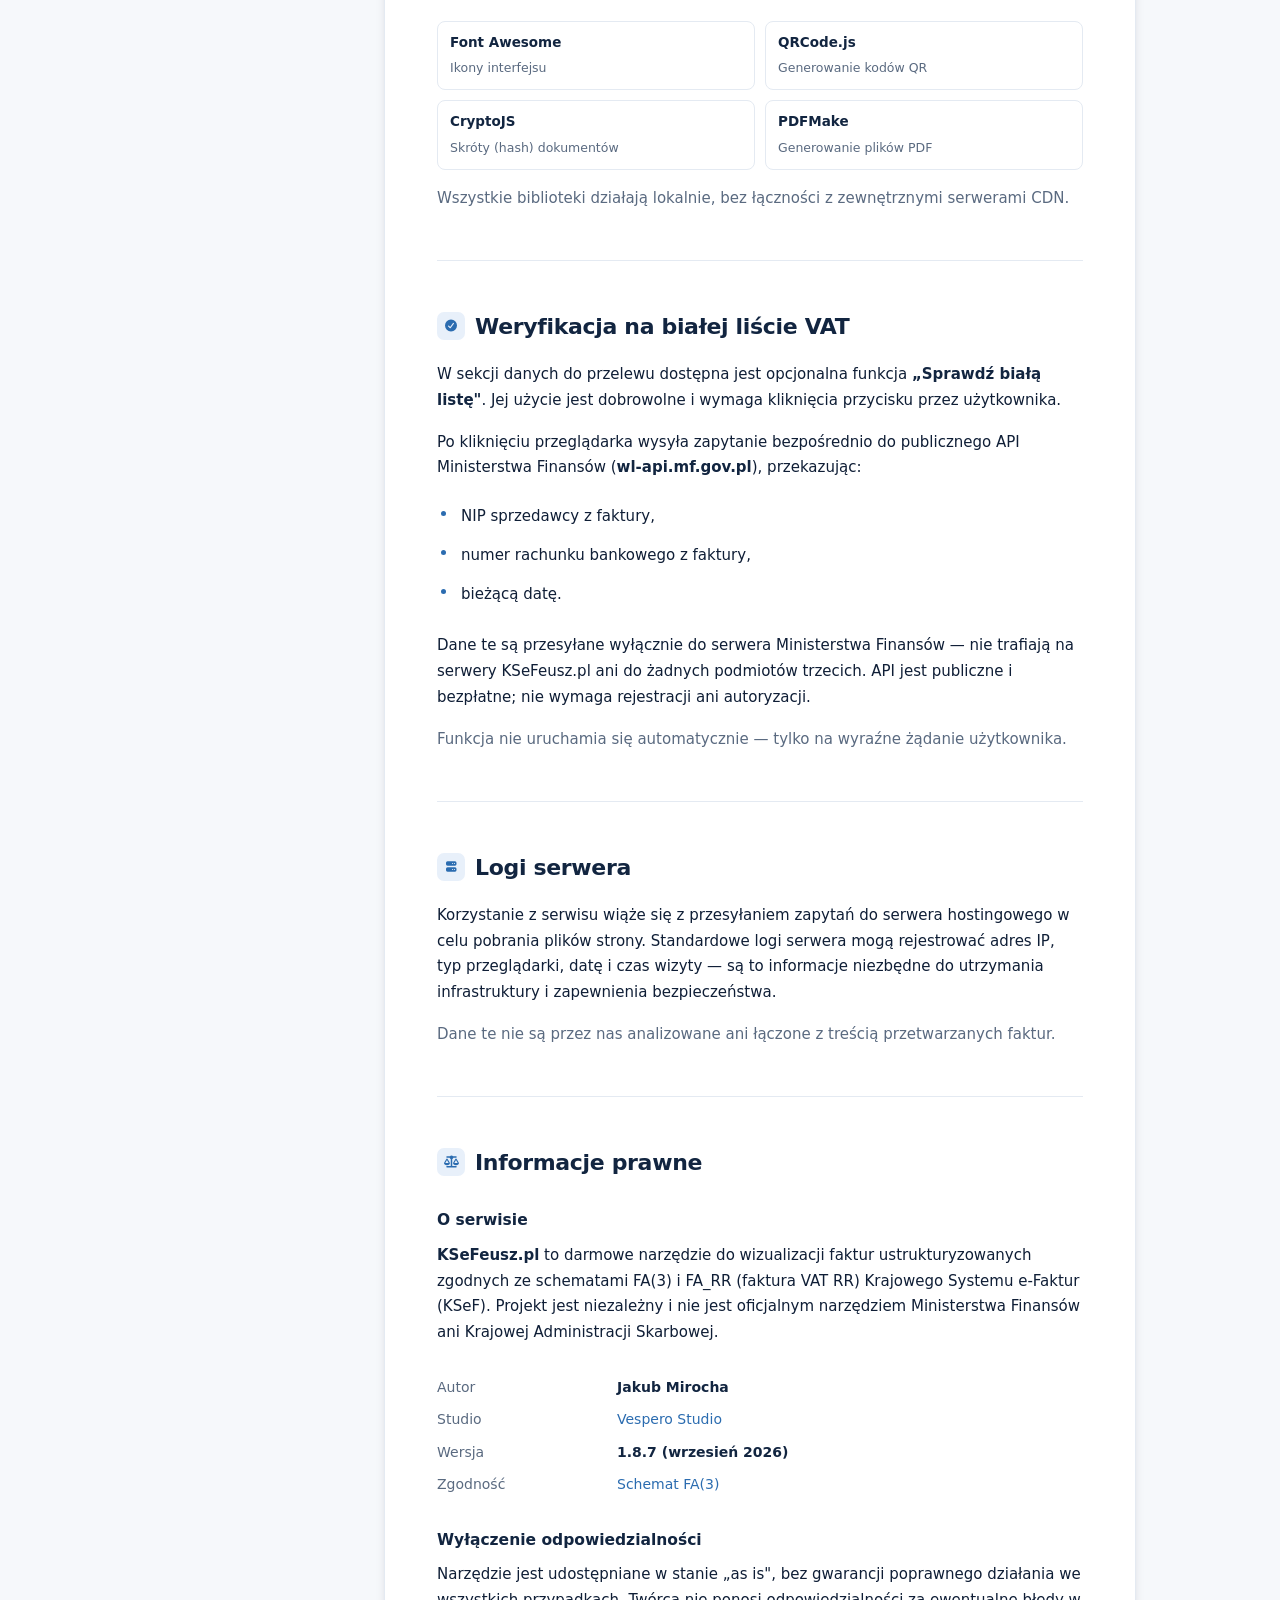
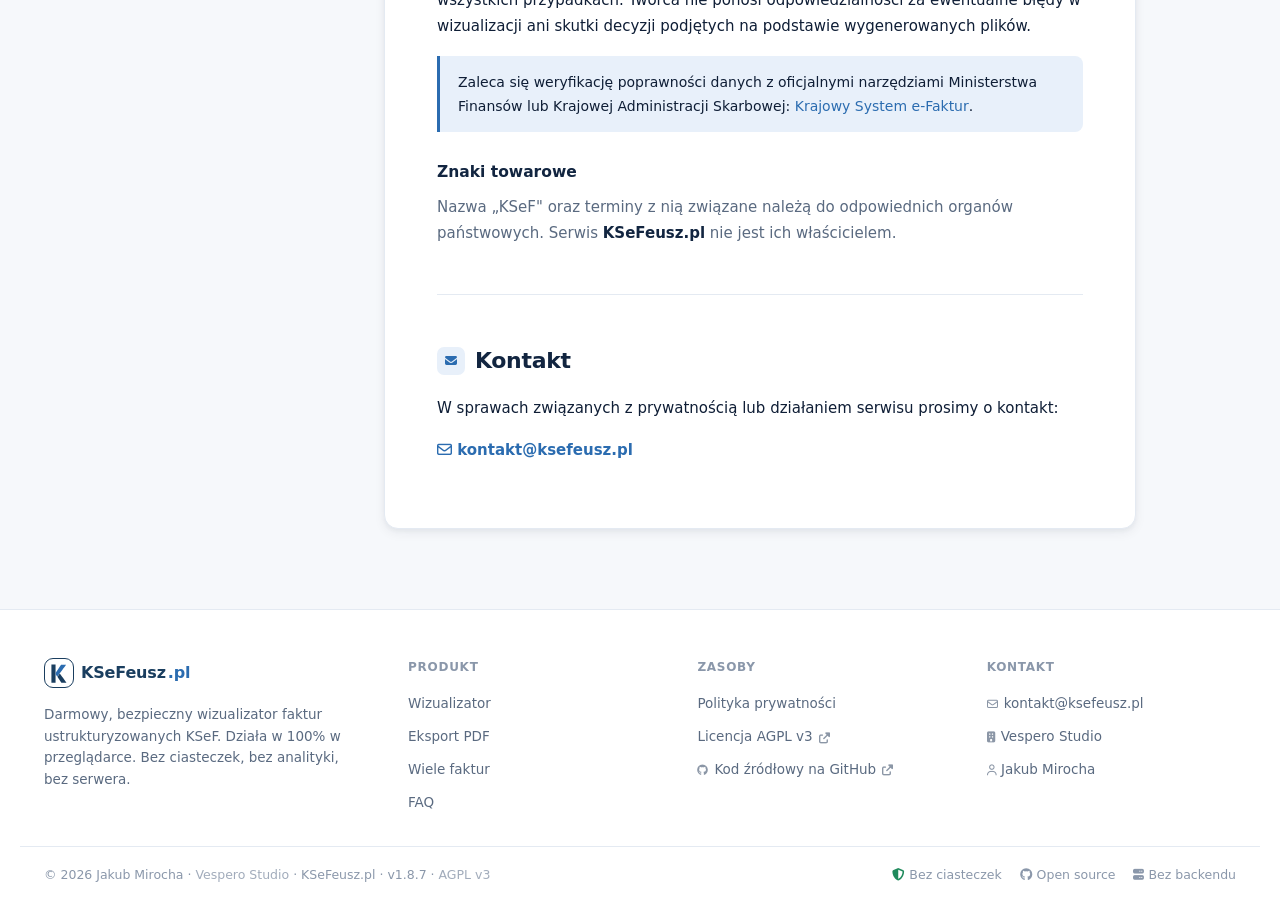
==== commit 7616b83b: "Wersja 1.8.7 — kraj w adresie pełną nazwą na końcu Kod kraju stał jako prefiks przed AdresL1 („PL ul" ====
--- a/privacy.html
+++ b/privacy.html
@@ -325,7 +325,7 @@
   <div class="meta">
     <span><i class="far fa-calendar"></i> Obowiązuje od: 1 kwietnia 2026</span>
     <span><i class="far fa-calendar-check"></i> Ostatnia aktualizacja: kwiecień 2026</span>
-    <span><i class="fas fa-code-branch"></i> Wersja aplikacji: 1.8.6</span>
+    <span><i class="fas fa-code-branch"></i> Wersja aplikacji: 1.8.7</span>
   </div>
 </div>
 
@@ -421,7 +421,7 @@
         <dt>Studio</dt>
         <dd><a href="https://vespero-studio.pl" target="_blank" rel="noopener">Vespero Studio</a></dd>
         <dt>Wersja</dt>
-        <dd>1.8.6 (wrzesień 2026)</dd>
+        <dd>1.8.7 (wrzesień 2026)</dd>
         <dt>Zgodność</dt>
         <dd><a href="https://ksef.podatki.gov.pl/informacje-ogolne-ksef-20/struktura-logiczna-fa-3/" target="_blank" rel="noopener">Schemat FA(3)</a></dd>
       </dl>
@@ -489,7 +489,7 @@
     </div>
   </div>
   <div class="footer-bottom">
-    <div>© 2026 Jakub Mirocha · <a href="https://vespero-studio.pl" target="_blank" rel="noopener" class="footer-source-link muted">Vespero Studio</a> · KSeFeusz.pl · v1.8.6 · <a href="LICENSE" target="_blank" rel="noopener" class="footer-source-link muted">AGPL v3</a></div>
+    <div>© 2026 Jakub Mirocha · <a href="https://vespero-studio.pl" target="_blank" rel="noopener" class="footer-source-link muted">Vespero Studio</a> · KSeFeusz.pl · v1.8.7 · <a href="LICENSE" target="_blank" rel="noopener" class="footer-source-link muted">AGPL v3</a></div>
     <div class="footer-badges">
       <span><i class="fas fa-shield-alt icon-success"></i> Bez ciasteczek</span>
       <a href="https://github.com/jakubmirocha-cpu/ksefeusz.pl" target="_blank" rel="noopener" class="footer-source-link"><i class="fab fa-github"></i> Open source</a>
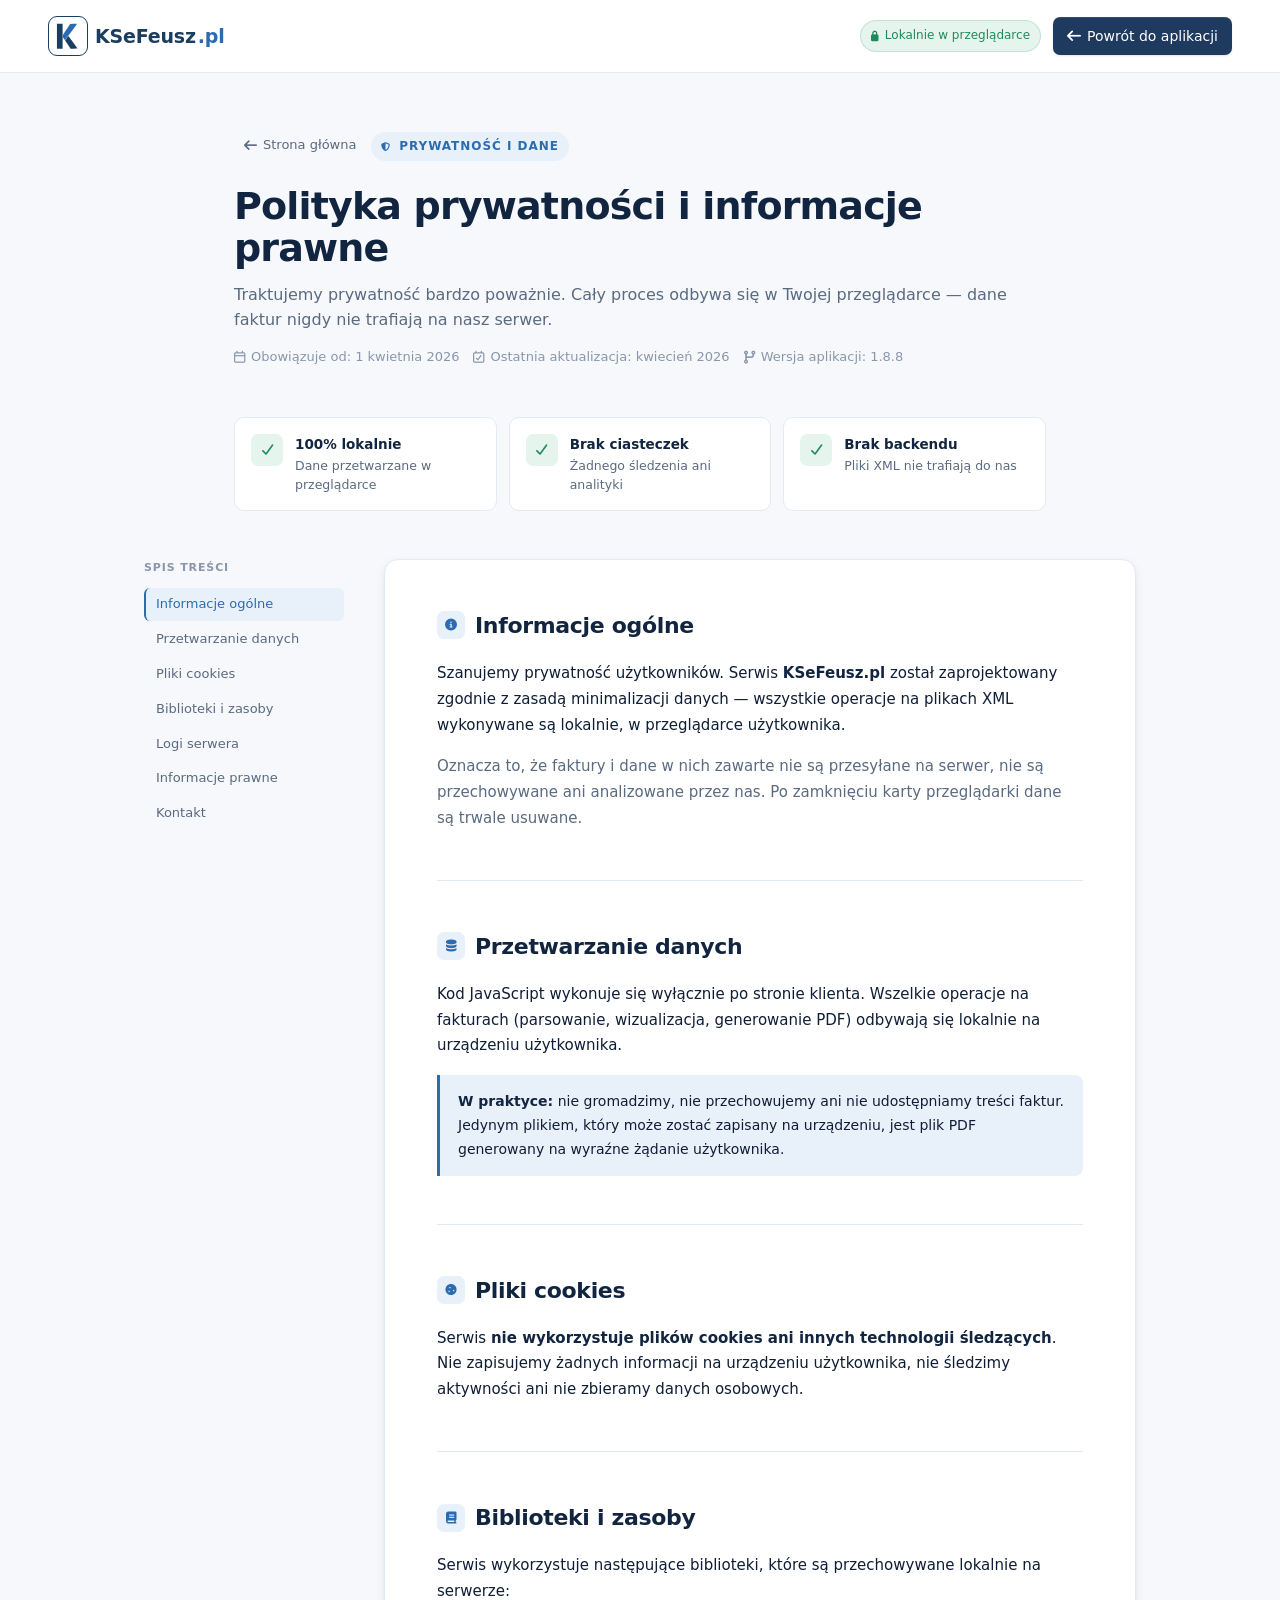
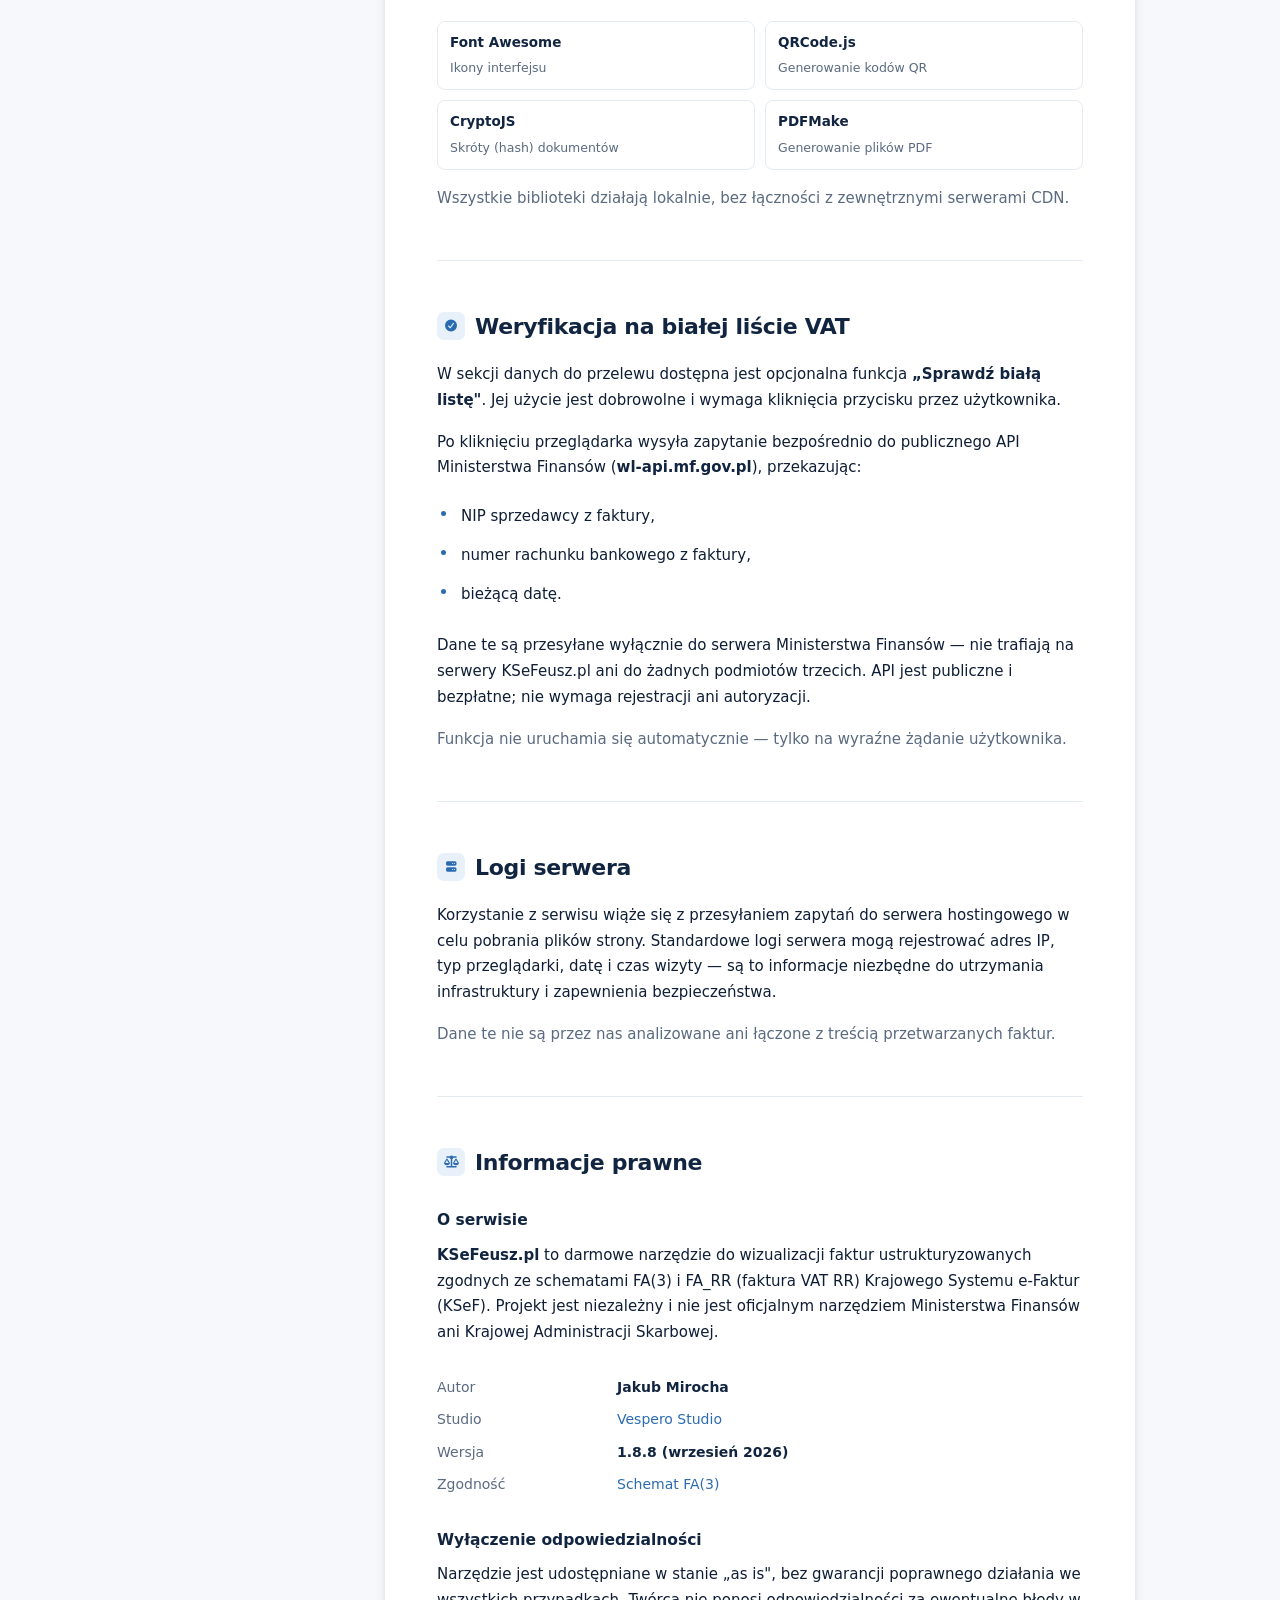
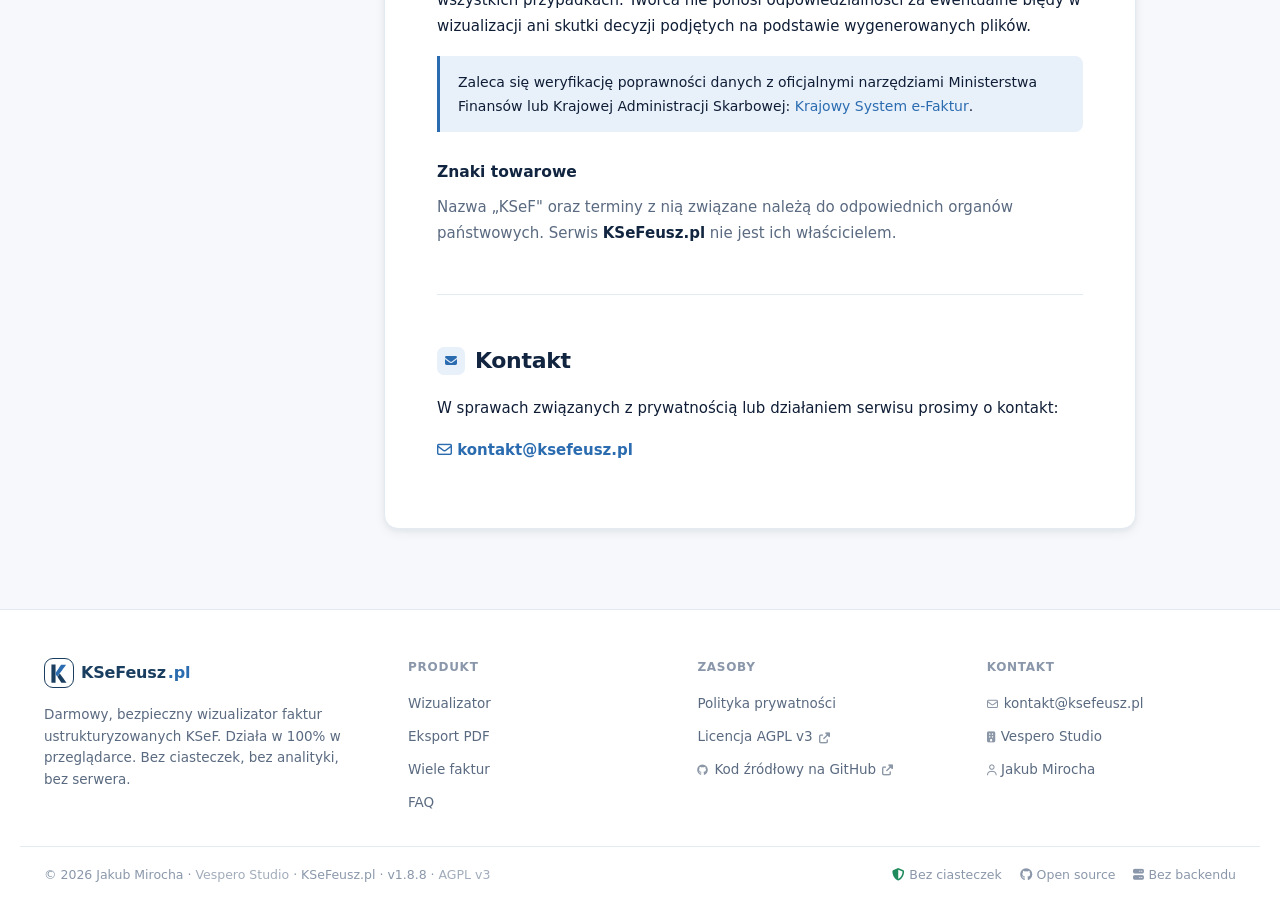
==== commit e84fc397: "Wersja 1.8.8 — escapowanie tekstu z XML, płatność, komplet pól z XML Bezpieczeństwo toru HTML Tekst " ====
--- a/privacy.html
+++ b/privacy.html
@@ -325,7 +325,7 @@
   <div class="meta">
     <span><i class="far fa-calendar"></i> Obowiązuje od: 1 kwietnia 2026</span>
     <span><i class="far fa-calendar-check"></i> Ostatnia aktualizacja: kwiecień 2026</span>
-    <span><i class="fas fa-code-branch"></i> Wersja aplikacji: 1.8.7</span>
+    <span><i class="fas fa-code-branch"></i> Wersja aplikacji: 1.8.8</span>
   </div>
 </div>
 
@@ -421,7 +421,7 @@
         <dt>Studio</dt>
         <dd><a href="https://vespero-studio.pl" target="_blank" rel="noopener">Vespero Studio</a></dd>
         <dt>Wersja</dt>
-        <dd>1.8.7 (wrzesień 2026)</dd>
+        <dd>1.8.8 (wrzesień 2026)</dd>
         <dt>Zgodność</dt>
         <dd><a href="https://ksef.podatki.gov.pl/informacje-ogolne-ksef-20/struktura-logiczna-fa-3/" target="_blank" rel="noopener">Schemat FA(3)</a></dd>
       </dl>
@@ -489,7 +489,7 @@
     </div>
   </div>
   <div class="footer-bottom">
-    <div>© 2026 Jakub Mirocha · <a href="https://vespero-studio.pl" target="_blank" rel="noopener" class="footer-source-link muted">Vespero Studio</a> · KSeFeusz.pl · v1.8.7 · <a href="LICENSE" target="_blank" rel="noopener" class="footer-source-link muted">AGPL v3</a></div>
+    <div>© 2026 Jakub Mirocha · <a href="https://vespero-studio.pl" target="_blank" rel="noopener" class="footer-source-link muted">Vespero Studio</a> · KSeFeusz.pl · v1.8.8 · <a href="LICENSE" target="_blank" rel="noopener" class="footer-source-link muted">AGPL v3</a></div>
     <div class="footer-badges">
       <span><i class="fas fa-shield-alt icon-success"></i> Bez ciasteczek</span>
       <a href="https://github.com/jakubmirocha-cpu/ksefeusz.pl" target="_blank" rel="noopener" class="footer-source-link"><i class="fab fa-github"></i> Open source</a>
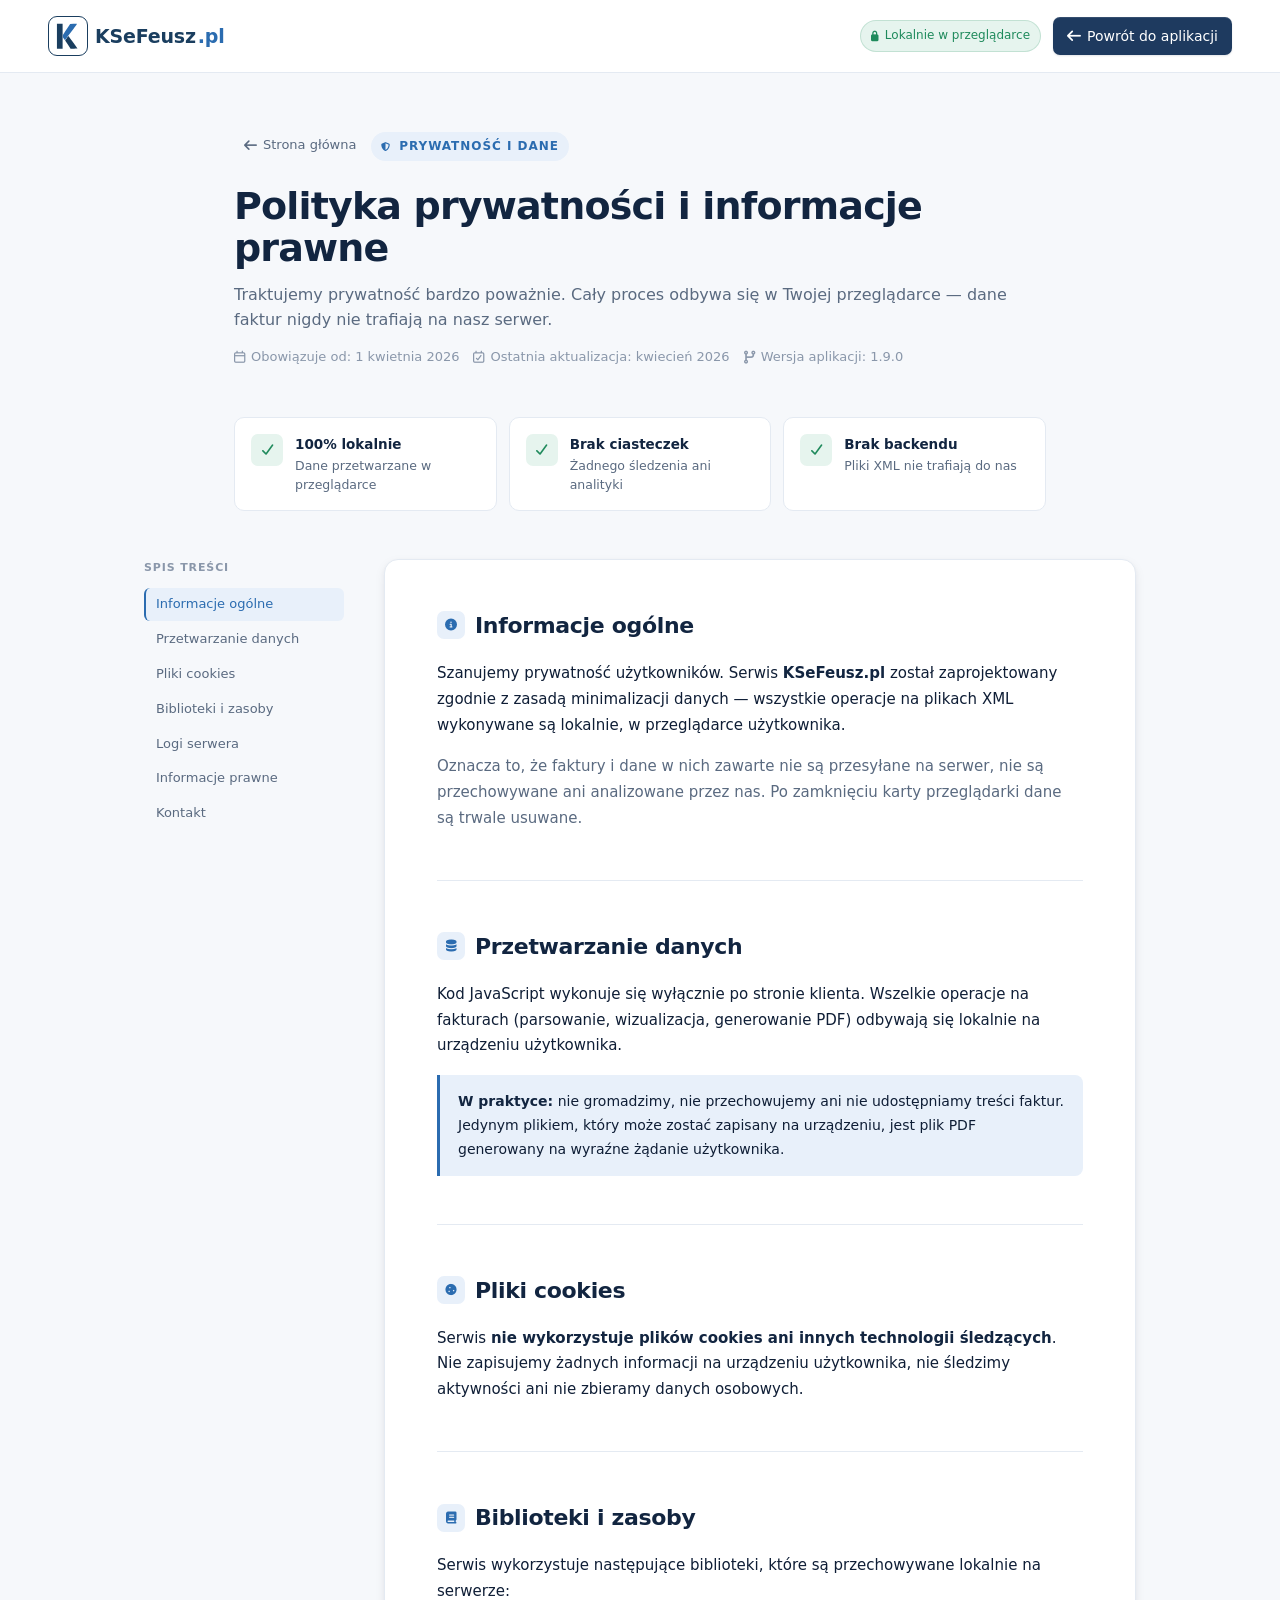
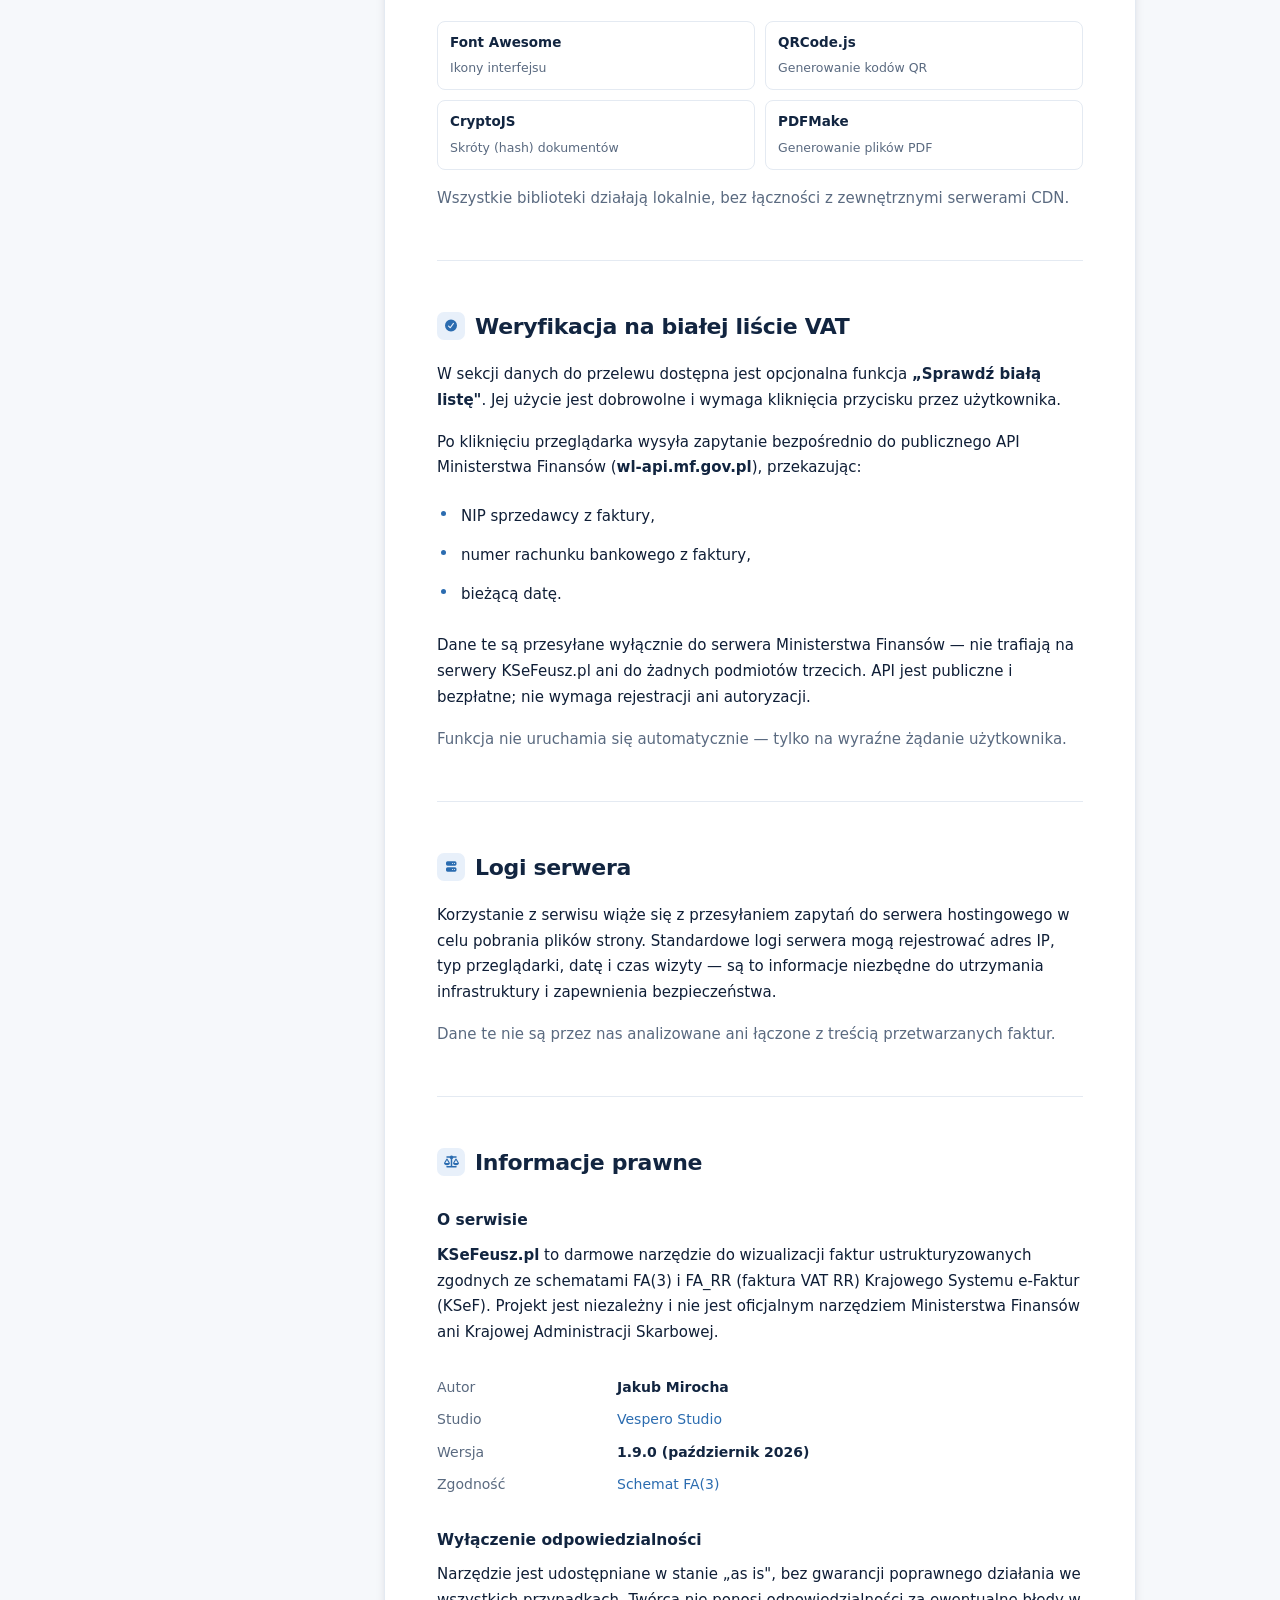
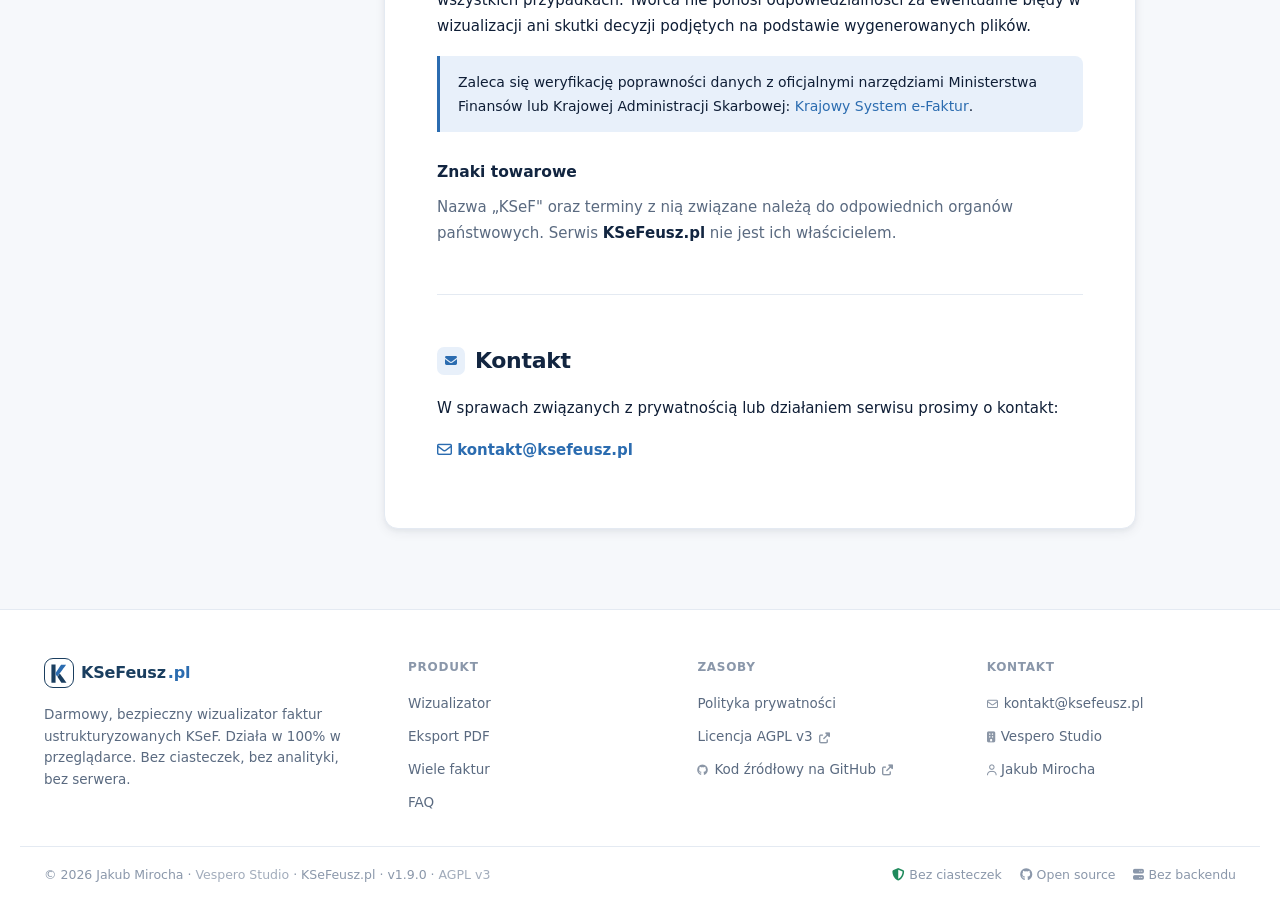
==== commit 278645f6: "Wersja 1.9.0 — strona bez kodu w HTML (gotowa na CSP bez 'unsafe-inline') Cała obsługa strony w plik" ====
--- a/privacy.html
+++ b/privacy.html
@@ -325,7 +325,7 @@
   <div class="meta">
     <span><i class="far fa-calendar"></i> Obowiązuje od: 1 kwietnia 2026</span>
     <span><i class="far fa-calendar-check"></i> Ostatnia aktualizacja: kwiecień 2026</span>
-    <span><i class="fas fa-code-branch"></i> Wersja aplikacji: 1.8.8</span>
+    <span><i class="fas fa-code-branch"></i> Wersja aplikacji: 1.9.0</span>
   </div>
 </div>
 
@@ -421,7 +421,7 @@
         <dt>Studio</dt>
         <dd><a href="https://vespero-studio.pl" target="_blank" rel="noopener">Vespero Studio</a></dd>
         <dt>Wersja</dt>
-        <dd>1.8.8 (wrzesień 2026)</dd>
+        <dd>1.9.0 (październik 2026)</dd>
         <dt>Zgodność</dt>
         <dd><a href="https://ksef.podatki.gov.pl/informacje-ogolne-ksef-20/struktura-logiczna-fa-3/" target="_blank" rel="noopener">Schemat FA(3)</a></dd>
       </dl>
@@ -489,7 +489,7 @@
     </div>
   </div>
   <div class="footer-bottom">
-    <div>© 2026 Jakub Mirocha · <a href="https://vespero-studio.pl" target="_blank" rel="noopener" class="footer-source-link muted">Vespero Studio</a> · KSeFeusz.pl · v1.8.8 · <a href="LICENSE" target="_blank" rel="noopener" class="footer-source-link muted">AGPL v3</a></div>
+    <div>© 2026 Jakub Mirocha · <a href="https://vespero-studio.pl" target="_blank" rel="noopener" class="footer-source-link muted">Vespero Studio</a> · KSeFeusz.pl · v1.9.0 · <a href="LICENSE" target="_blank" rel="noopener" class="footer-source-link muted">AGPL v3</a></div>
     <div class="footer-badges">
       <span><i class="fas fa-shield-alt icon-success"></i> Bez ciasteczek</span>
       <a href="https://github.com/jakubmirocha-cpu/ksefeusz.pl" target="_blank" rel="noopener" class="footer-source-link"><i class="fab fa-github"></i> Open source</a>
@@ -498,22 +498,7 @@
   </div>
 </footer>
 
-<script>
-  const tocLinks = document.querySelectorAll('.toc a');
-  const sections = [...document.querySelectorAll('.section[id]')];
-  function updateToc() {
-    const y = window.scrollY + 100;
-    let activeId = sections[0]?.id;
-    for (const s of sections) {
-      if (s.offsetTop <= y) activeId = s.id;
-    }
-    tocLinks.forEach(a => {
-      a.classList.toggle('active', a.getAttribute('href') === '#' + activeId);
-    });
-  }
-  window.addEventListener('scroll', updateToc, { passive: true });
-  updateToc();
-</script>
+<script src="js/privacy.js?v=1.9.0"></script>
 
 </body>
 </html>
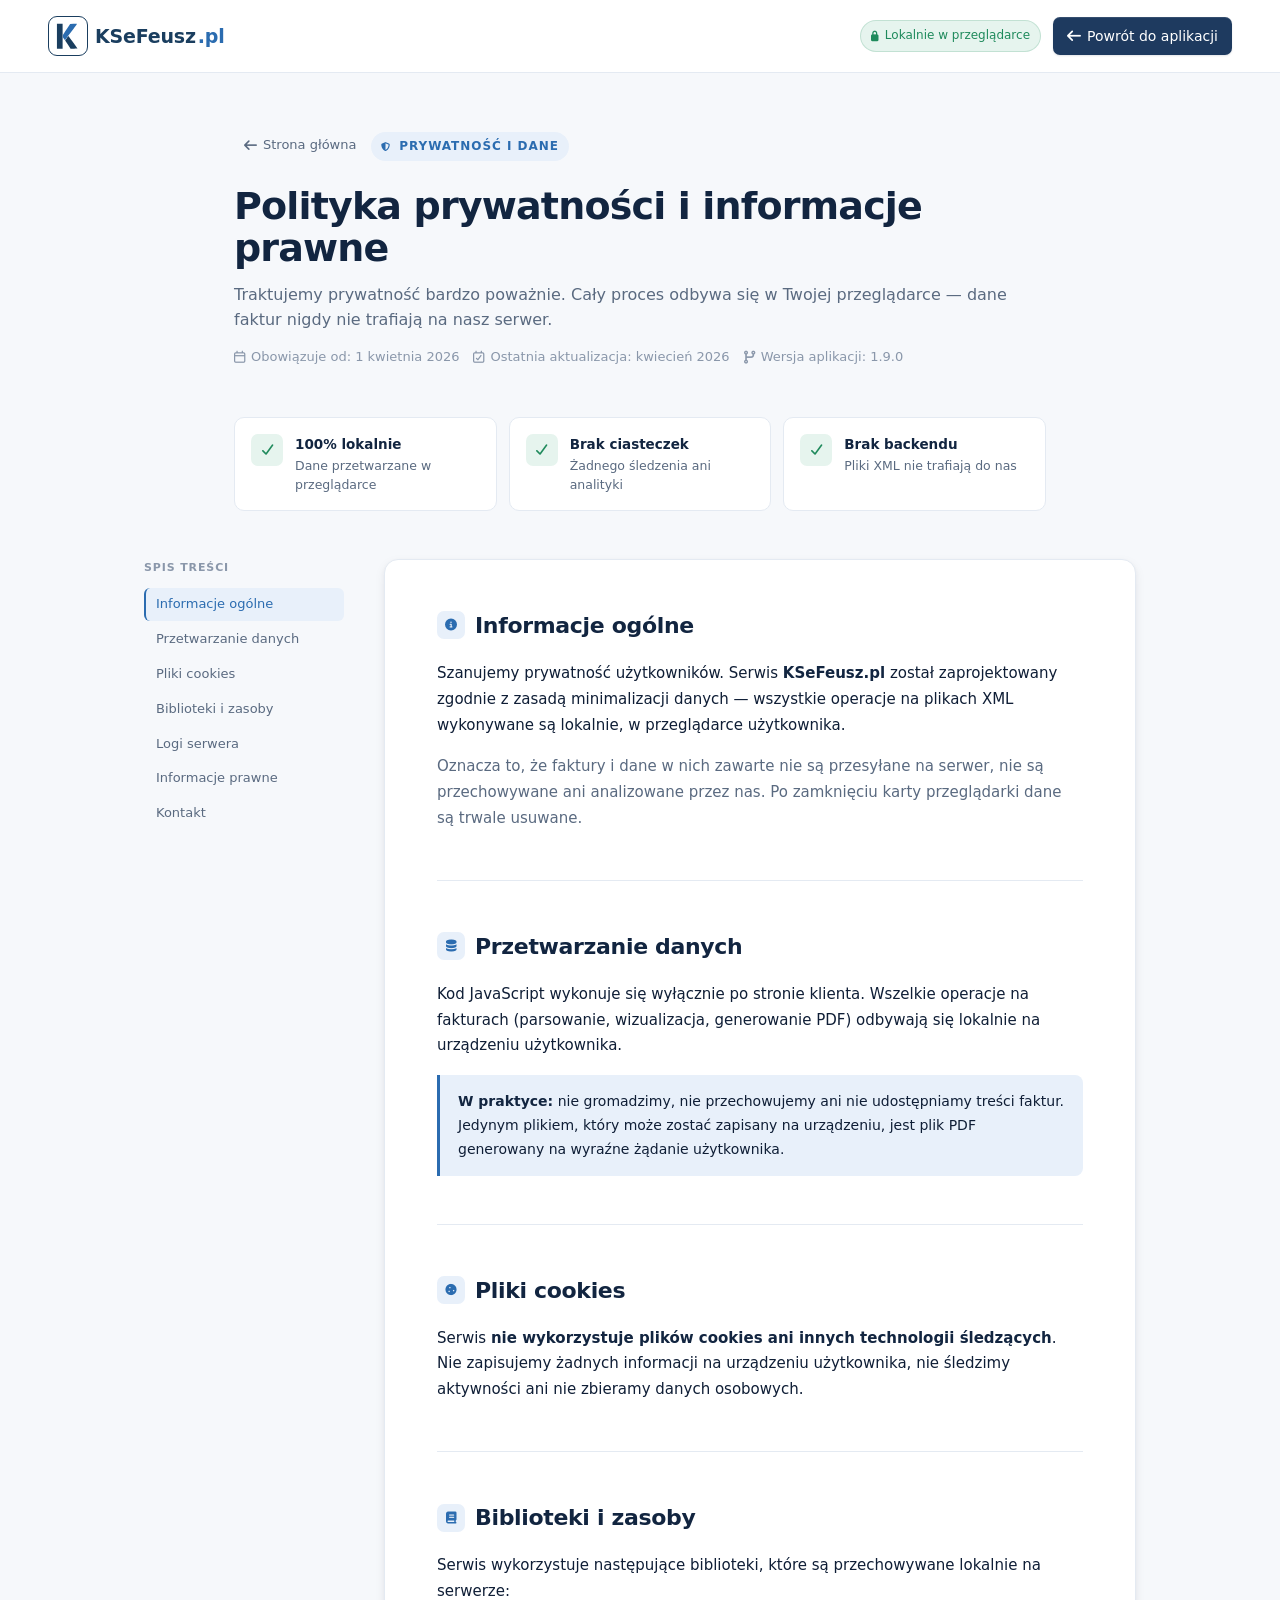
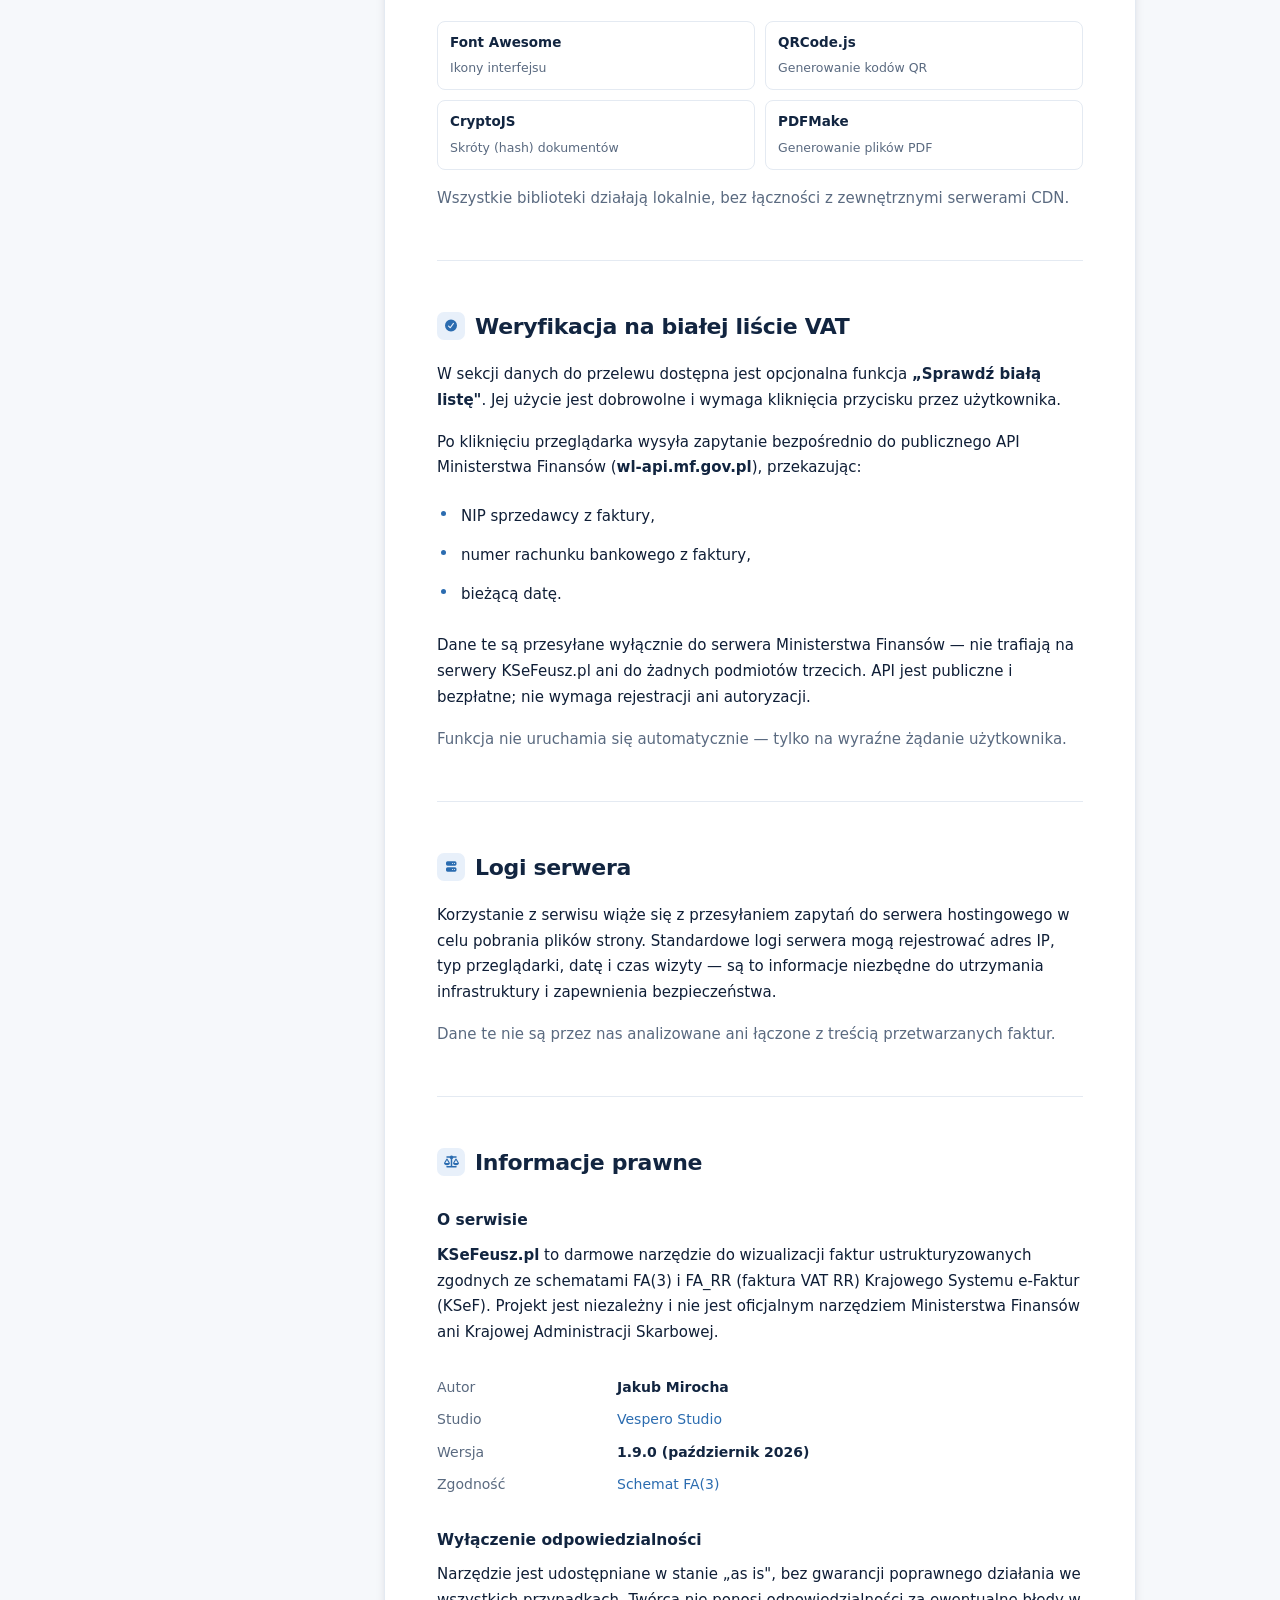
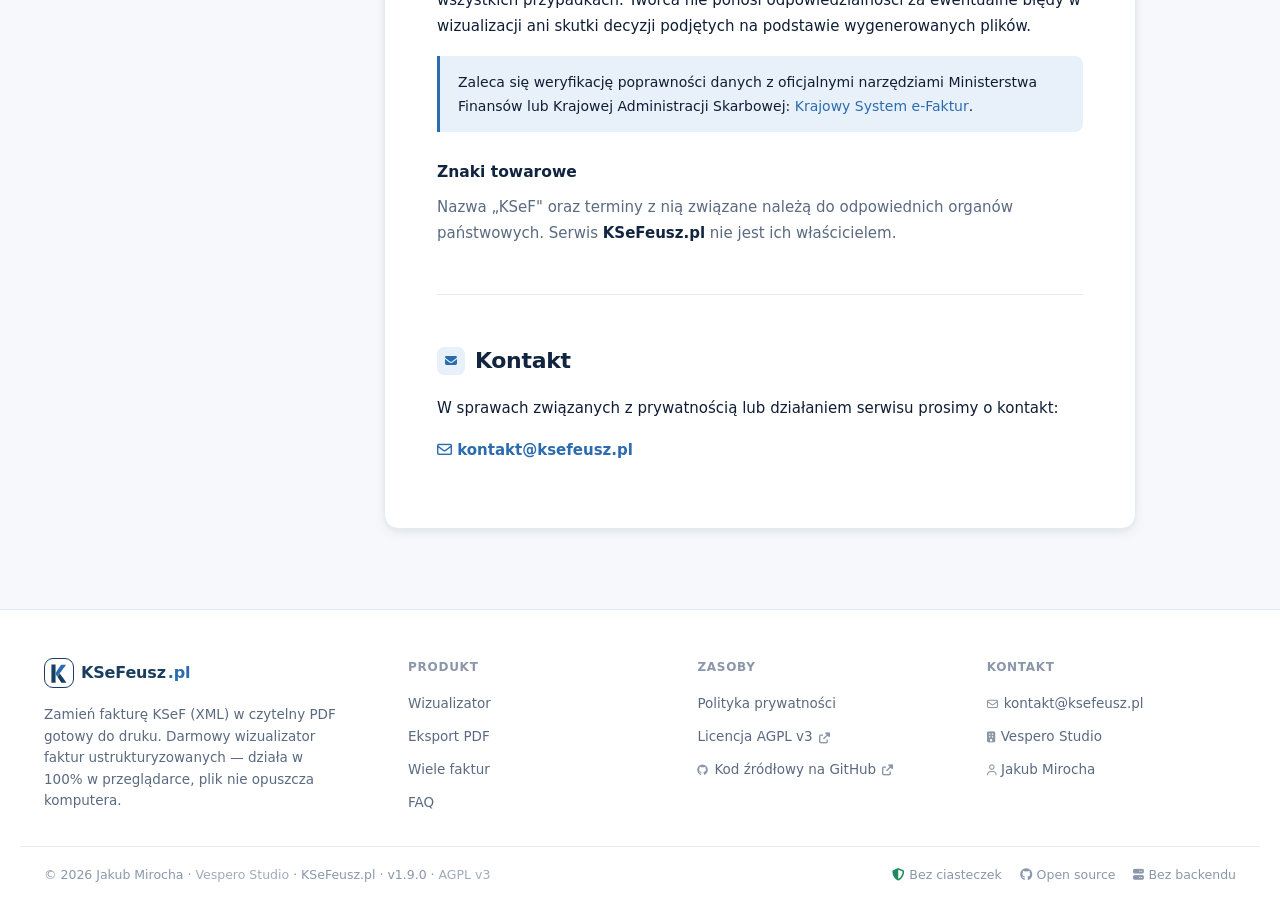
==== commit 89eb65c9: "Tytuł i opis strony: „XML do PDF”, krótszy opis dla wyszukiwarek Google pomijał opis strony (259 zna" ====
--- a/privacy.html
+++ b/privacy.html
@@ -460,7 +460,7 @@
         </div>
         <span class="brand-name"><b class="brand-ksefeusz">KSeFeusz</b><b class="brand-pl">.pl</b></span>
       </div>
-      <p>Darmowy, bezpieczny wizualizator faktur ustrukturyzowanych KSeF. Działa w 100% w przeglądarce. Bez ciasteczek, bez analityki, bez serwera.</p>
+      <p>Zamień fakturę KSeF (XML) w czytelny PDF gotowy do druku. Darmowy wizualizator faktur ustrukturyzowanych — działa w 100% w przeglądarce, plik nie opuszcza komputera.</p>
     </div>
     <div class="footer-col">
       <h5>Produkt</h5>
